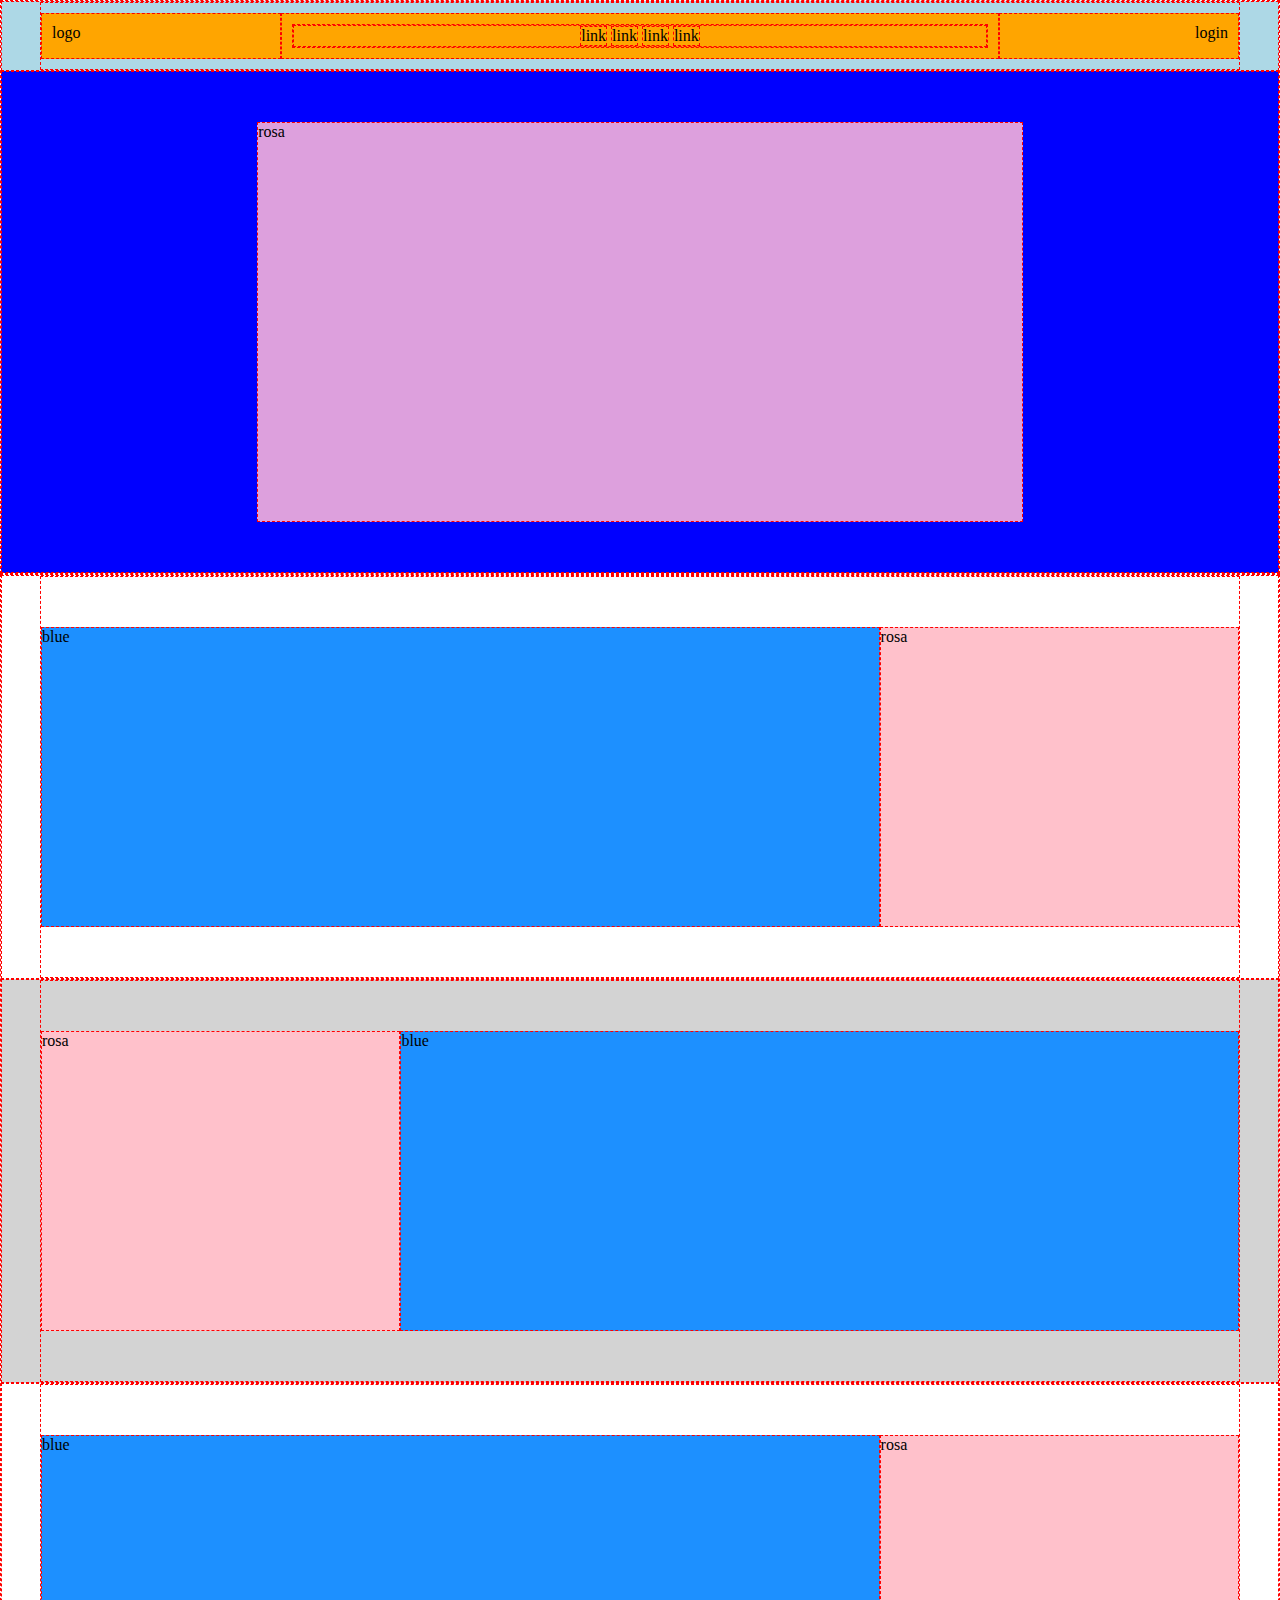
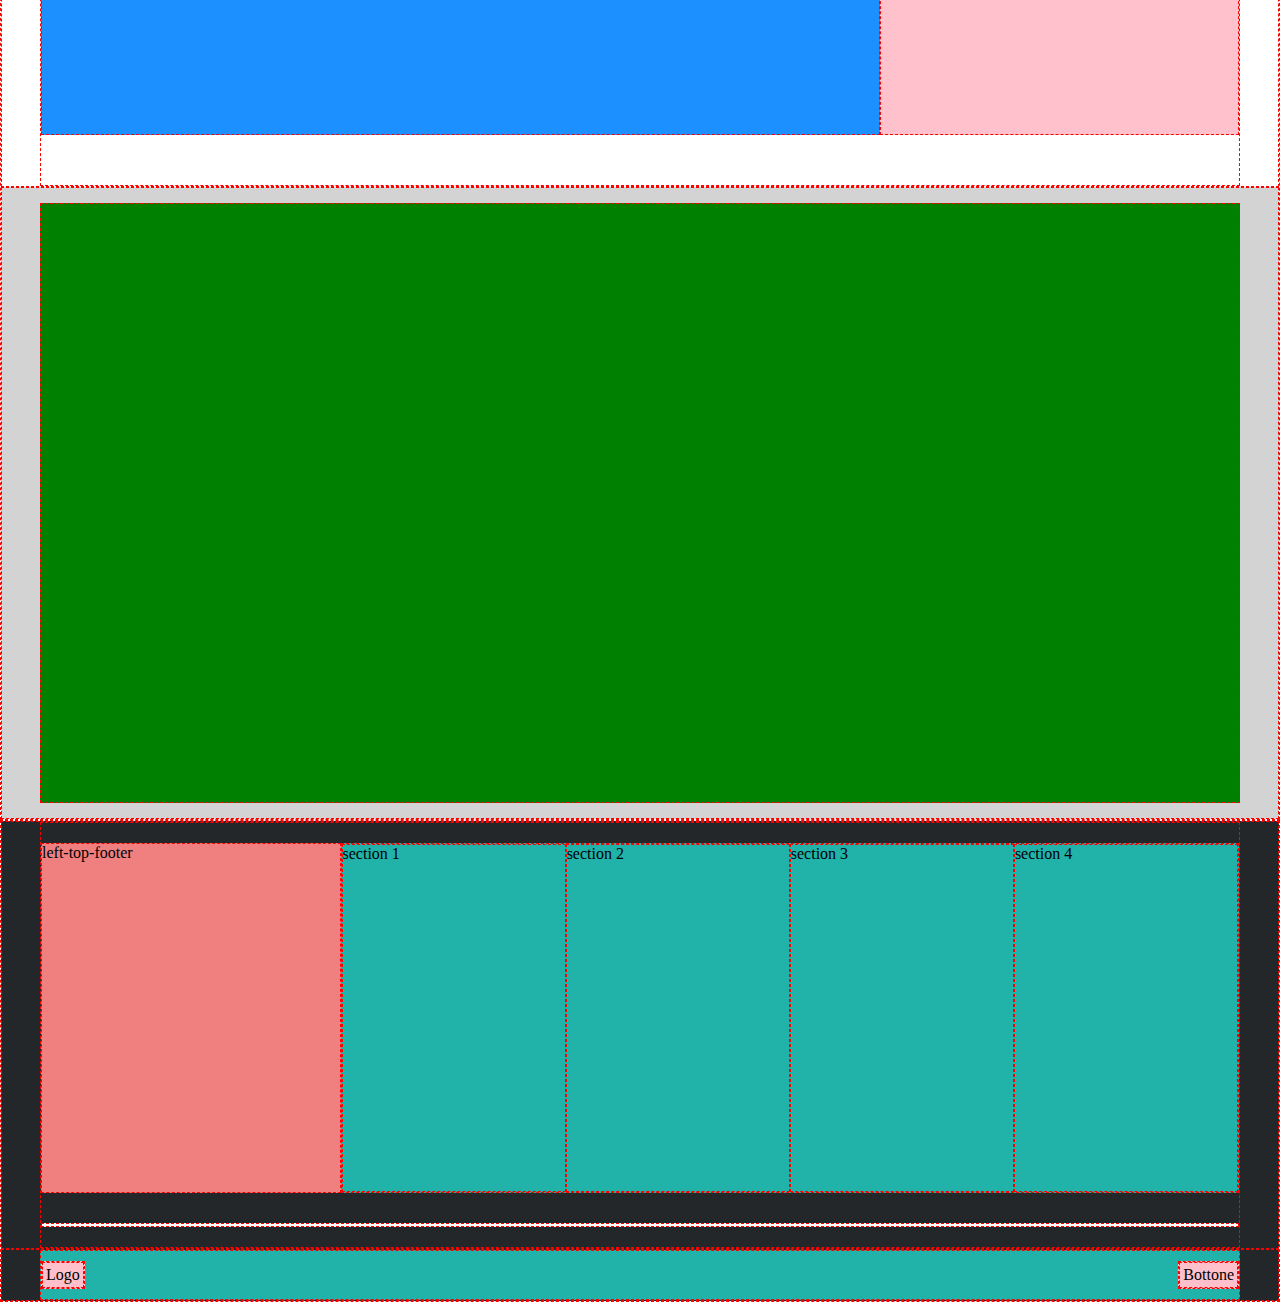
==== index.html @ e5058480 "start layout" ====
<!DOCTYPE html>
<html lang="en">
    <head>
        <meta charset="UTF-8">
        <meta name="viewport" content="width=device-width, initial-scale=1.0">
        <!-- FONT-FAMILY -->

        <!-- LINK CSS -->
        <link rel="stylesheet" href="./css/style.css">
        <!-- TITLE PAGE -->
        <title>Discord</title>
    </head>

        <!-- START BODY -->
    <body class="debug">
        <!-- START HEADER -->
        <header>
                <!-- TOP-HEADER -->
                <div class="top-header">
                    <div class="container top-header-section flex-container">
                        <div class="logo-header">logo</div>
                        <div class="link">
                            <nav>
                                <ul>
                                    <li>link</li>   <!--aggiungere href-->
                                    <li>link</li>
                                    <li>link</li>
                                    <li>link</li>
                                </ul>
                            </nav>
                        </div>
                        <div class="login">login</div>
                    </div>

                </div>
                <!-- BOTTTOM-HEADER -->
                <div class="container-small bottom-header flex-container">
                    <div class="bottom-header-section">
                        rosa
                    </div>
                </div>
        </header>
        <!-- END HEADER -->
        <!-- START MAIN -->
        <main>
                <!-- SEZIONE 1 -->
                <section class="section-main-1 flex-container">
                    <div class="section-padding container flex-container">
                        <div class="section-left">
                            blue
                        </div>
                        <div class="section-right">
                            rosa
                        </div>
                    </div>
                </section>
               

                <!-- SEZIONE 2 -->
                <section class="section-main-2 flex-container">
                    <div class="section-padding container flex-container">
                        <div class="section-right">
                            rosa
                        </div>
                        <div class="section-left">
                            blue
                        </div>
                    </div>
                </section>

                <!-- SEZIONE 3 -->
                <section class="section-main-3 flex-container">
                    <div class="section-padding container flex-container">
                        <div class="section-left">
                            blue
                        </div>
                        <div class="section-right">
                            rosa
                        </div>
                    </div>
                </section>

                <!-- SEZIONE 4 -->
                <section class="section-main-4">
                    <div class="container section-main-4-box">
                    
                    </div>
                </section>
        </main>
        <!-- END MAIN -->

        <!-- START FOOTER -->
        <footer>
            <div class="flex-container">
                <div class="top-footer container flex-container">
                    <div class="left-top-footer">
                        left-top-footer
                    </div>
                    <div class="right-top-footer flex-container">
                        <div> section 1</div>
                        <div> section 2</div>
                        <div> section 3</div>
                        <div> section 4</div>
                    </div>
                    <hr>
                </div>
            </div>
            
            <!-- BOTTOM FOOTER -->
            <div class="bottom-footer flex-container">
                <div class="bottom-footer-section container flex-container">
                   <div>
                        <div class="logo">Logo</div>
                   </div>
                   <div>
                        <div class="bottone">Bottone</div>
                   </div>
                </div>
            </div>
        </footer>
        <!-- END FOOTER -->
    </body>
</html>
---- css/style.css ----
/* RESET RULE */
*{
    margin: 0;
    padding: 0;
    box-sizing: border-box;
}


/*  - - - - - - - - - - -- - GENERAL RULE - - - - - - - - - - - - - */
.container{
    max-width: 1200px;
    margin: 0 auto;
    width: 100%;
}

.flex-container{
    display: flex;
    flex-wrap: wrap;
}

    /* - - - - - -  - - HEADER RULE - - - - - - - - - - */

/*XXXXXXXX   CAMBIO PER NON AVERE ALTEZZA FISSA XXXXXXX*/
.top-header-section{
    padding-top: 10px;
    padding-bottom: 10px;
}

/*XXXXXXXX  CAMBIO PER NON AVERE ALTEZZA FISSA XXXXXXX*/
.top-header-section > *{
    padding: 10px;
}

.logo-header, .login{
    width: 20%;
}

.login{
    text-align: right;
}
.link{
    width: 60%;
    text-align: center;
}

li {
    display: inline-block;
}

/* - -  - - - - --  -- - - BOTTOM HEADER- - - - - - - - - - - - --  - */


/*XXXXXXXX  CAMBIO PER NON AVERE ALTEZZA FISSA XXXXXXX*/
/* provare a centrarlo senza flex */
.bottom-header{
    justify-content: center;
    align-items: center;
    padding-top: 50px;
    padding-bottom: 50px;

}

.bottom-header-section{
    min-height: 400px;
    width: 60%;
}

    /* ----------- - - - - - - - -MAIN RULE - - - - - - -- - - -------------*/
/*XXXXXXXX  CAMBIO PER NON AVERE ALTEZZA FISSA XXXXXXX*/
.section-padding{
    padding-top: 50px;
    padding-bottom: 50px;
}

.section-left{
    width: 70%;
    height: 300px;
}

.section-right{
    width: 30%;
    height: 300px;
}

.section-main-4-box{
    min-height: 600px;
    margin-top: 15px;
    margin-bottom: 15px;
}

/* ---------- -  - - - - - - FOOTER RULE - - - - - -- - - --------------- */

.top-footer{
    padding: 20px 0;
}

.left-top-footer{
    width: 25%;
    min-height: 350px;
}

.right-top-footer{
    width: 75%;
    min-height: 350px;
}
.right-top-footer > *{
    width: calc(100% / 4);
}

.top-footer hr {
    background: white;
    margin-top: 30px;
    height: 4px;
    width: 100%;
}

/*  - -- - - - - - - - - - -BOTTOM FOOTER  - -- - - - - - - - - -*/
.bottom-footer{
    justify-items: center;
    align-items: flex-end;
}

.bottom-footer-section{
    min-height: 40px;
    justify-content: space-between;
    align-items: center;
    padding: 10px 0;
}

.logo, .bottone{
    padding: 3px;
}

/* ------------------DEBUG------------------------ */
.debug *{
    border: 1px dashed red;
}

.debug header .top-header{
    background-color: #ADD8E6;
}

.debug header .top-header .top-header-section > *{
    background-color: orange;
}

.debug header .bottom-header {
    background-color: blue;
}

.debug header .bottom-header > *{
    background-color: plum;

}

.debug main .section-main-2, .debug main .section-main-4{
    background-color: lightgray;

}

.debug .section-left{
    background-color: #1D90FF;
}

.debug .section-right{
    background-color: #FFC1CB;
}

.debug .section-main-4-box{
    background-color: green;
}

.debug footer > *{
    background-color: #23272A;
}

.debug .left-top-footer{
    background-color: #F08080;
}

.debug .right-top-footer{
    background-color: #21B2AA;
}

.debug .bottom-footer-section{
    background-color: #21B2AA;
}

.debug .bottom-footer-section >*{
    background-color: pink;
}
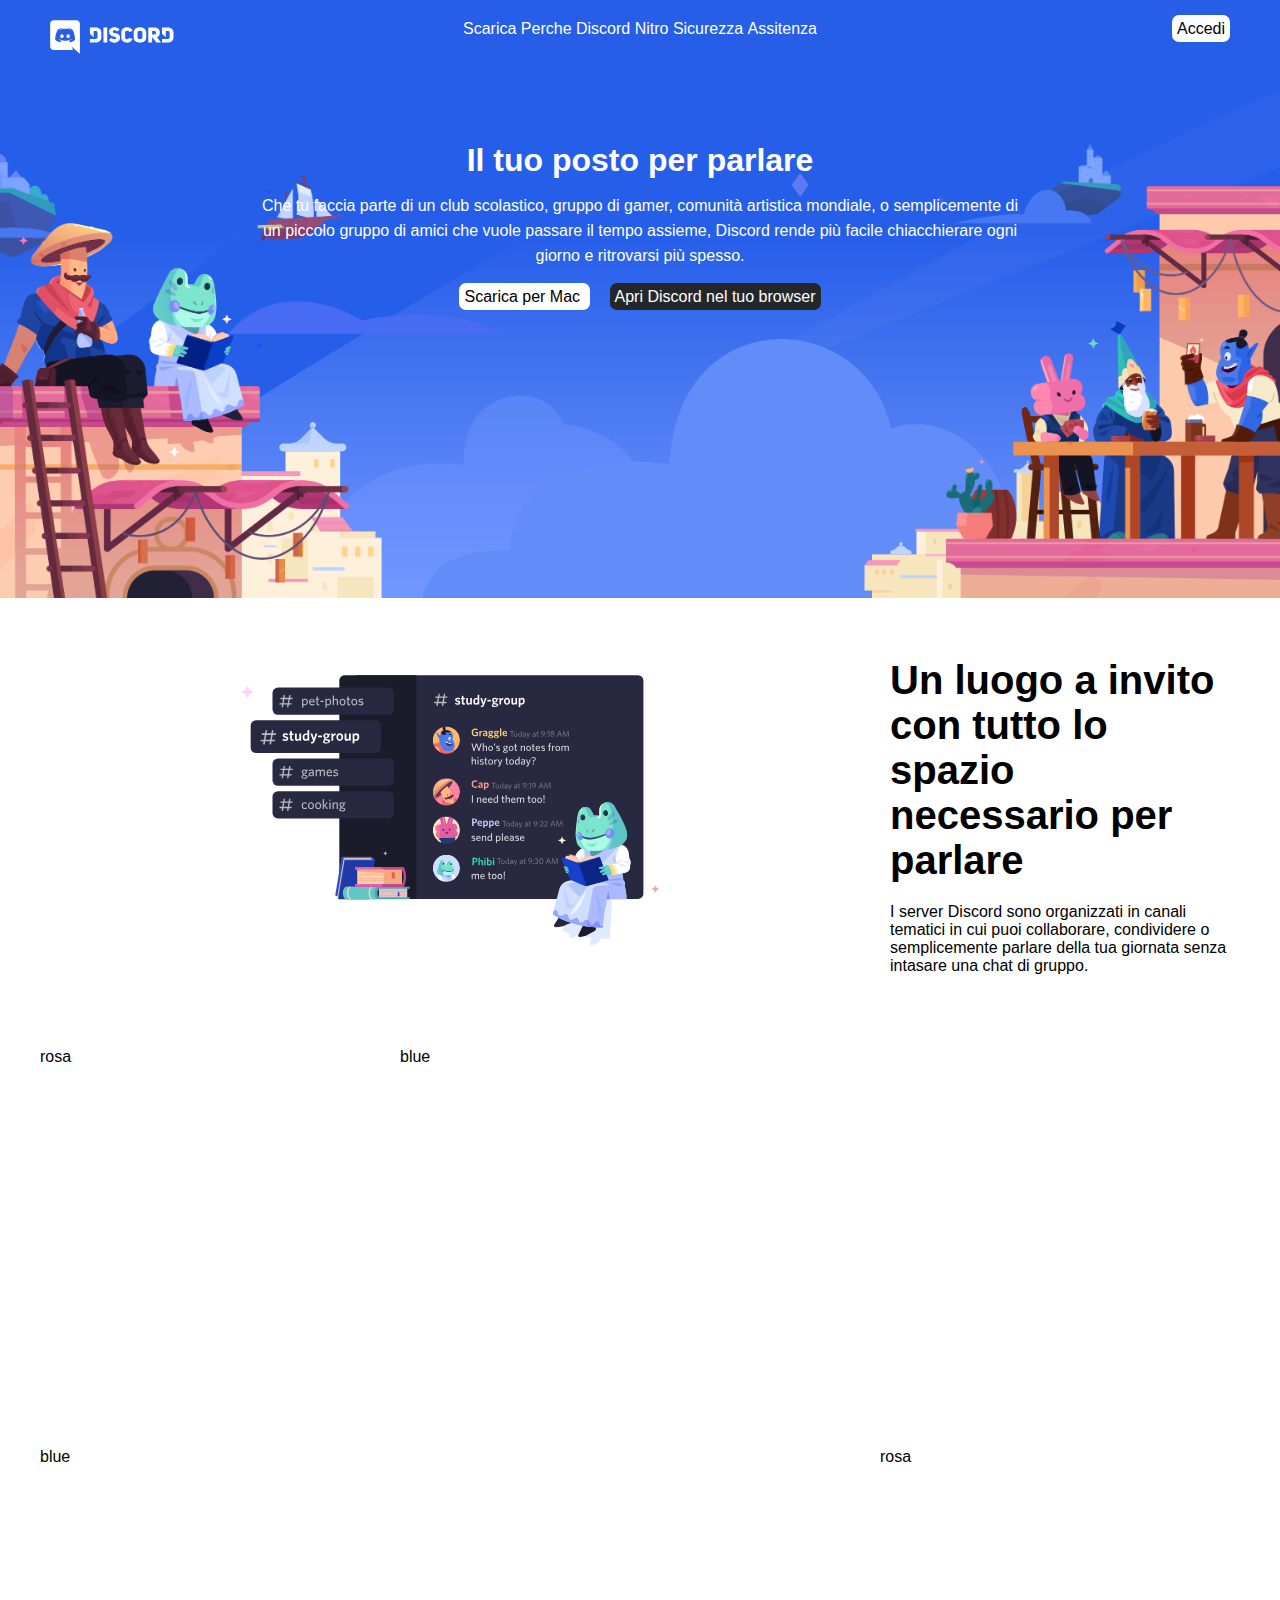
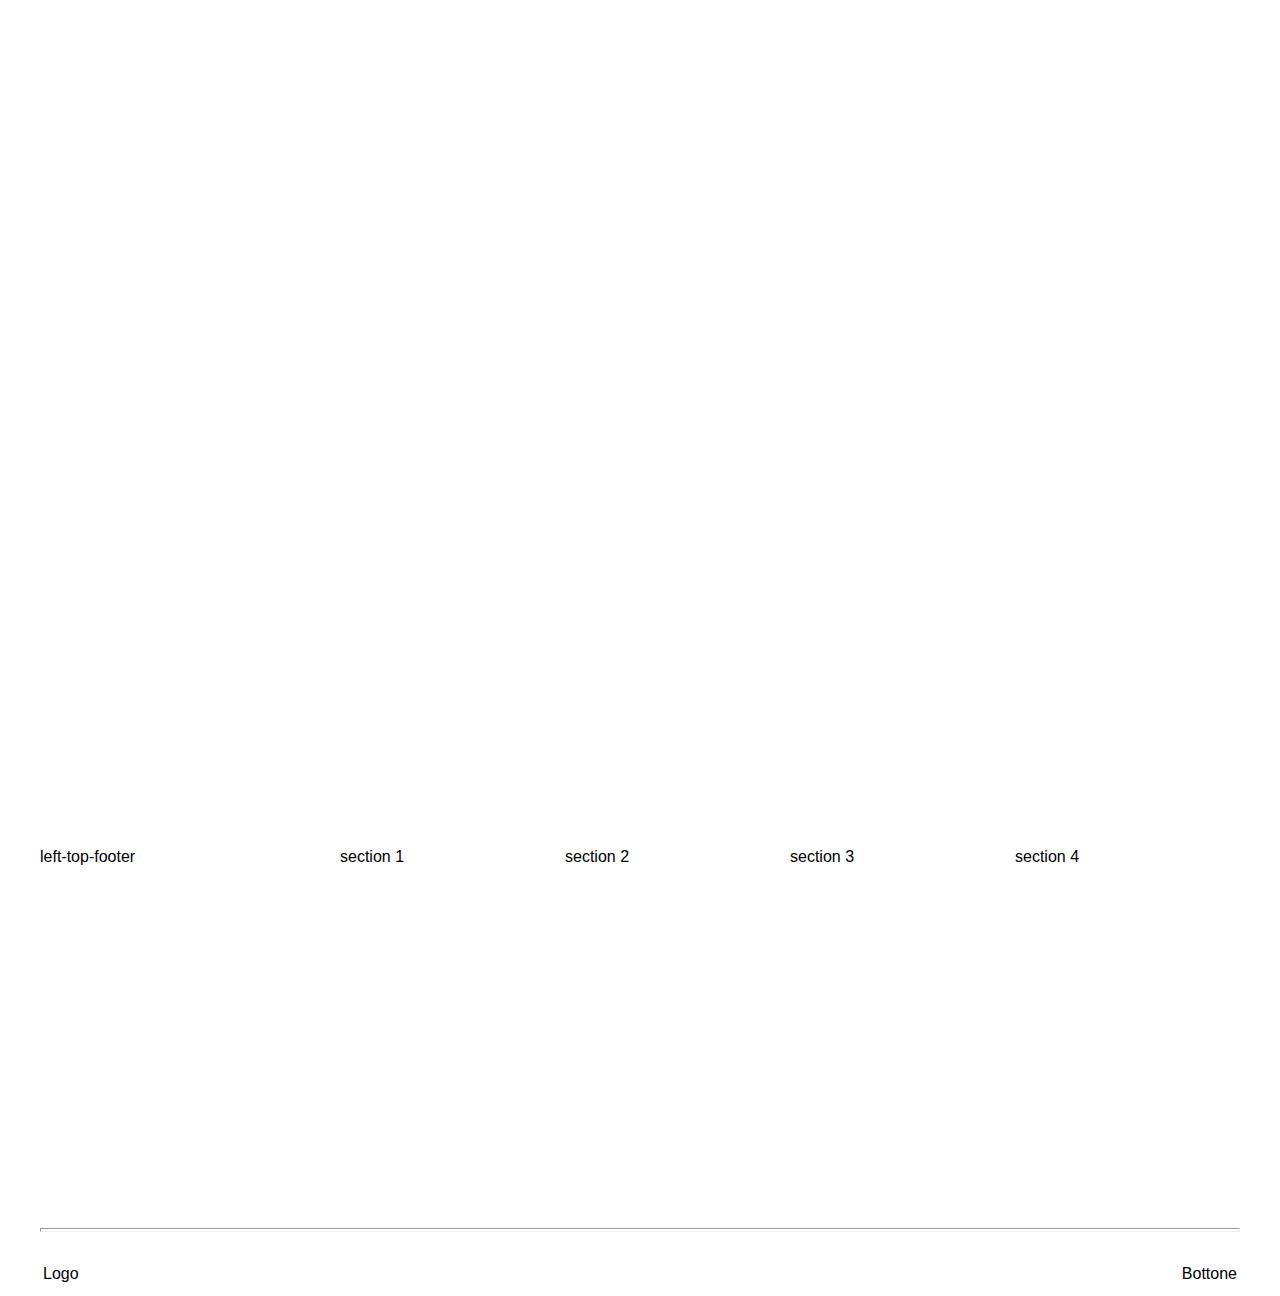
==== commit df28922f: "header and section 1 complete" ====
--- a/index.html
+++ b/index.html
@@ -4,7 +4,7 @@
         <meta charset="UTF-8">
         <meta name="viewport" content="width=device-width, initial-scale=1.0">
         <!-- FONT-FAMILY -->
-
+        <link rel="stylesheet" href="https://cdnjs.cloudflare.com/ajax/libs/font-awesome/6.4.2/css/all.min.css" integrity="sha512-z3gLpd7yknf1YoNbCzqRKc4qyor8gaKU1qmn+CShxbuBusANI9QpRohGBreCFkKxLhei6S9CQXFEbbKuqLg0DA==" crossorigin="anonymous" referrerpolicy="no-referrer" />
         <!-- LINK CSS -->
         <link rel="stylesheet" href="./css/style.css">
         <!-- TITLE PAGE -->
@@ -12,31 +12,50 @@
     </head>
 
         <!-- START BODY -->
-    <body class="debug">
+    <body>
         <!-- START HEADER -->
         <header>
                 <!-- TOP-HEADER -->
                 <div class="top-header">
                     <div class="container top-header-section flex-container">
-                        <div class="logo-header">logo</div>
+                        <div class="logo-header">
+                            <img src="./img/logo.svg" alt="">
+                        </div>
                         <div class="link">
                             <nav>
                                 <ul>
-                                    <li>link</li>   <!--aggiungere href-->
-                                    <li>link</li>
-                                    <li>link</li>
-                                    <li>link</li>
+                                    <li><a href="#">Scarica</a></li>   
+                                    <li><a href="#">Perche Discord</a></li>   
+                                    <li><a href="#">Nitro</a></li>   
+                                    <li><a href="#">Sicurezza</a></li>  
+                                    <li><a href="#">Assitenza</a></li>   
                                 </ul>
                             </nav>
                         </div>
-                        <div class="login">login</div>
+                        <div class="login">
+                            <div>
+                                <a class="button-specific" href="#">Accedi</a>
+                            </div>
+                        </div>
                     </div>
 
                 </div>
+
                 <!-- BOTTTOM-HEADER -->
-                <div class="container-small bottom-header flex-container">
-                    <div class="bottom-header-section">
-                        rosa
+                <div class="bottom-header">
+                    <div class="container-small bottom-header-section">
+                        <h1>Il tuo posto per parlare</h1>
+                        <p>
+                            Che tu faccia parte di un club scolastico, gruppo di gamer, comunità artistica mondiale, o semplicemente di un piccolo gruppo di amici che vuole passare il tempo assieme,
+                            Discord rende più facile chiacchierare ogni giorno e ritrovarsi più spesso.
+                        </p>
+                        <a class="color_white button-specific" href="#">
+                            <i class="fa-solid fa-arrow-down-long"></i>
+                            Scarica per Mac
+                        </a>
+                        <a class="gray-background button-specific" href="#">
+                            Apri Discord nel tuo browser
+                        </a>
                     </div>
                 </div>
         </header>
@@ -47,10 +66,15 @@
                 <section class="section-main-1 flex-container">
                     <div class="section-padding container flex-container">
                         <div class="section-left">
-                            blue
+                            <img src="./img/item1.svg" alt="">
                         </div>
                         <div class="section-right">
-                            rosa
+                            <h2>
+                                Un luogo a invito con tutto lo spazio necessario per parlare
+                            </h2>
+                            <p>
+                                I server Discord sono organizzati in canali tematici in cui puoi collaborare, condividere o semplicemente parlare della tua giornata senza intasare una chat di gruppo.
+                            </p>
                         </div>
                     </div>
                 </section>
--- a/css/style.css
+++ b/css/style.css
@@ -5,7 +5,9 @@
     box-sizing: border-box;
 }
 
-
+html{
+    font-family: sans-serif;
+}
 /*  - - - - - - - - - - -- - GENERAL RULE - - - - - - - - - - - - - */
 .container{
     max-width: 1200px;
@@ -18,7 +20,32 @@
     flex-wrap: wrap;
 }
 
+.button-specific{
+    color: black;
+    background-color: white;
+    padding: 5px;
+    text-decoration: none;
+    border-radius: 7px;
+}
+
+.gray-background{
+    background-color: #23272A;
+    color: white;
+    text-decoration: none;
+    border-radius: 7px;
+    padding: 5px;
+}
+
+
     /* - - - - - -  - - HEADER RULE - - - - - - - - - - */
+.top-header{
+    background-color: #265EE8;
+}
+
+header nav a{
+    color: white;
+    text-decoration: none;
+}
 
 /*XXXXXXXX   CAMBIO PER NON AVERE ALTEZZA FISSA XXXXXXX*/
 .top-header-section{
@@ -35,6 +62,7 @@
     width: 20%;
 }
 
+
 .login{
     text-align: right;
 }
@@ -53,18 +81,35 @@
 /*XXXXXXXX  CAMBIO PER NON AVERE ALTEZZA FISSA XXXXXXX*/
 /* provare a centrarlo senza flex */
 .bottom-header{
-    justify-content: center;
-    align-items: center;
+    background-image: url("../img/jumbo.png");
+    height: 100%;
+    width: 100%;
+    background-size: cover;
     padding-top: 50px;
     padding-bottom: 50px;
-
+    background-position: center;
+}
+
+.container-small{
+    max-width: 800px;
+    margin: 0 auto;
+    width: 100%; 
+    text-align: center;
 }
 
 .bottom-header-section{
     min-height: 400px;
-    width: 60%;
-}
-
+}
+
+.container-small h1, .container-small p{
+    margin: 20px;
+    color: white;
+    line-height: 25px;
+}
+
+.container-small a{
+    margin: 10px;
+}
     /* ----------- - - - - - - - -MAIN RULE - - - - - - -- - - -------------*/
 /*XXXXXXXX  CAMBIO PER NON AVERE ALTEZZA FISSA XXXXXXX*/
 .section-padding{
@@ -88,6 +133,21 @@
     margin-bottom: 15px;
 }
 
+/* --------SECTION 1--------- */
+.section-main-1 .section-right >*{
+    padding: 10px;
+}
+
+.section-main-1 .section-right h2{
+    font-size: 40px;
+} 
+.section-main-1 img{
+    width: 100%;
+    height: 100%;
+}
+
+
+
 /* ---------- -  - - - - - - FOOTER RULE - - - - - -- - - --------------- */
 
 .top-footer{
@@ -136,6 +196,7 @@
     border: 1px dashed red;
 }
 
+/*
 .debug header .top-header{
     background-color: #ADD8E6;
 }
@@ -143,15 +204,19 @@
 .debug header .top-header .top-header-section > *{
     background-color: orange;
 }
+*/
+
 
 .debug header .bottom-header {
     background-color: blue;
 }
 
-.debug header .bottom-header > *{
+
+.debug header .container-small{
     background-color: plum;
 
 }
+
 
 .debug main .section-main-2, .debug main .section-main-4{
     background-color: lightgray;
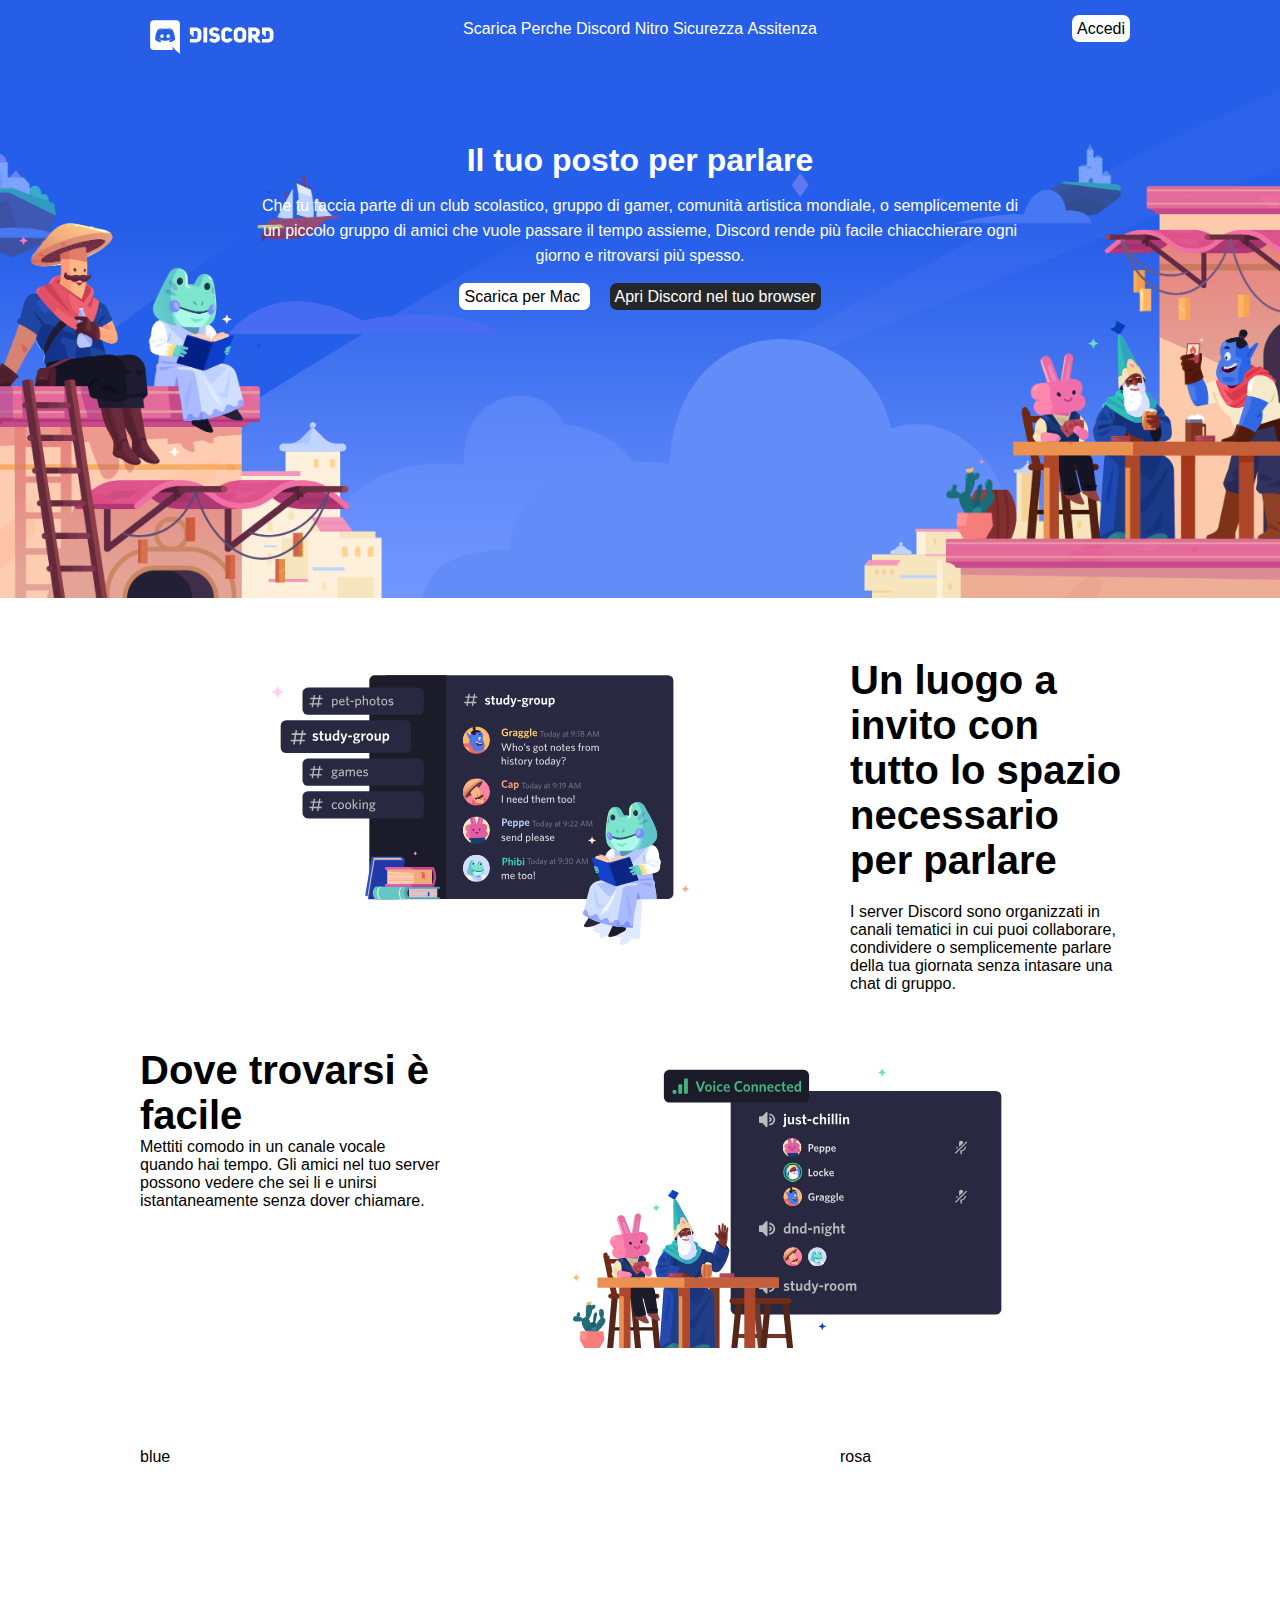
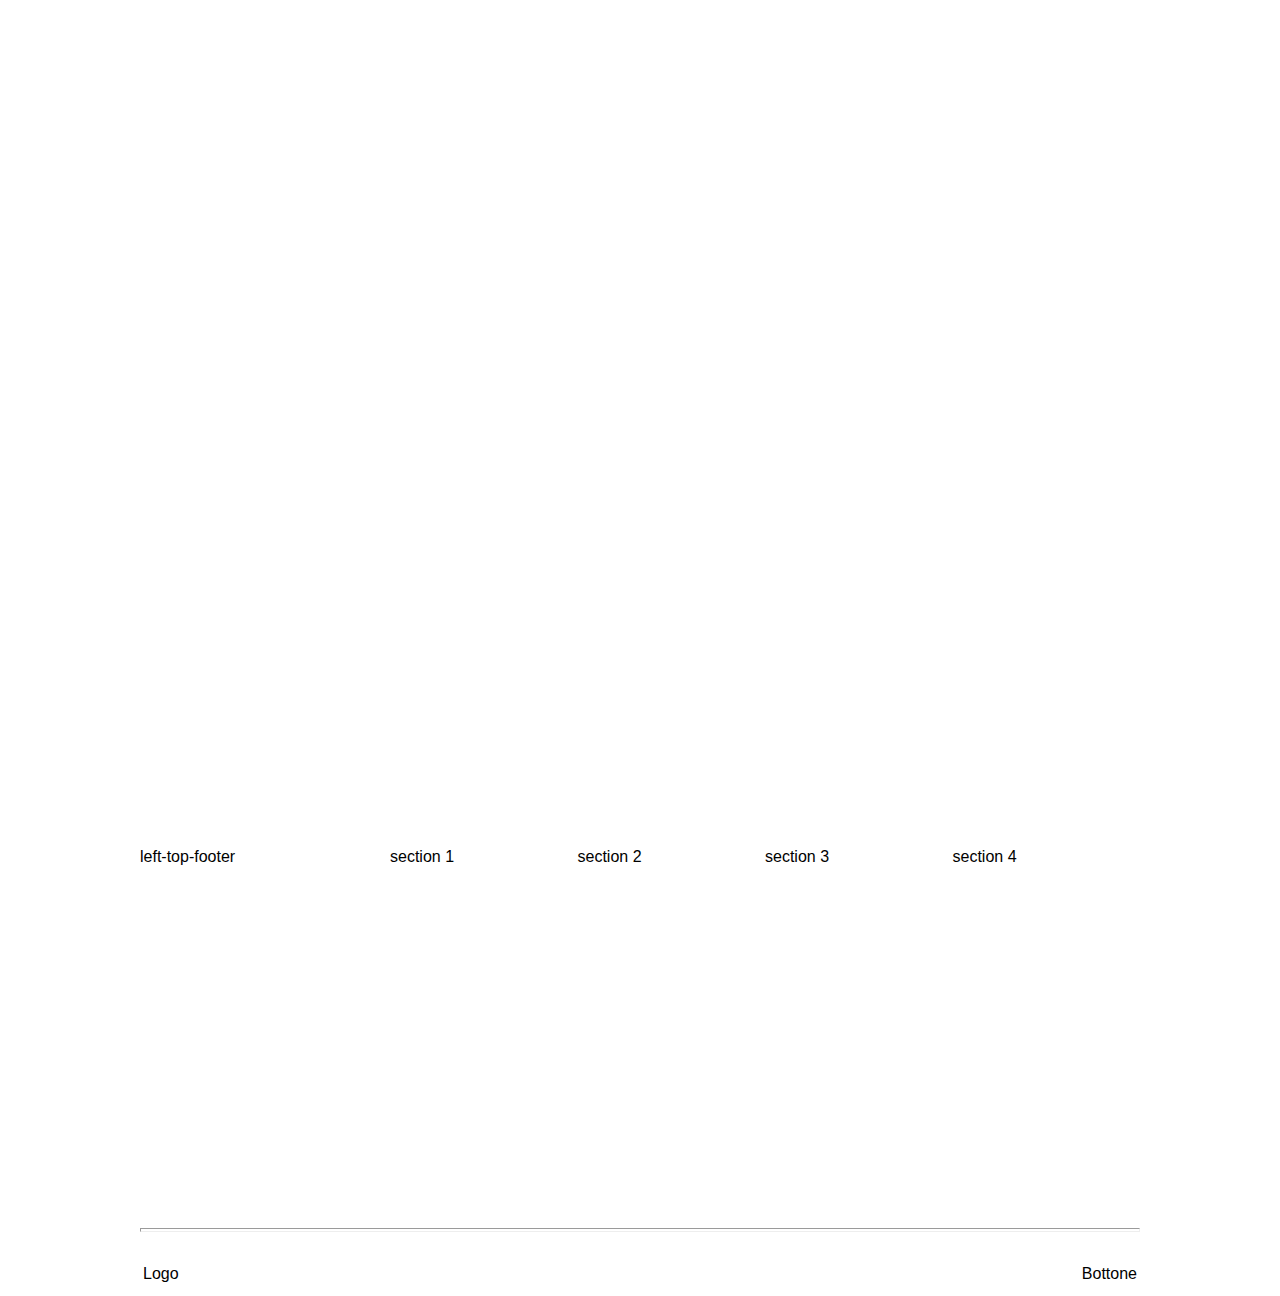
==== commit aadfe686: "complete section 2" ====
--- a/index.html
+++ b/index.html
@@ -84,10 +84,15 @@
                 <section class="section-main-2 flex-container">
                     <div class="section-padding container flex-container">
                         <div class="section-right">
-                            rosa
+                            <h2>
+                                Dove trovarsi è facile
+                            </h2>
+                            <p>
+                                Mettiti comodo in un canale vocale quando hai tempo. Gli amici nel tuo server possono vedere che sei li e unirsi istantaneamente senza dover chiamare.
+                            </p>
                         </div>
                         <div class="section-left">
-                            blue
+                            <img src="./img/item2.svg" alt="">
                         </div>
                     </div>
                 </section>
--- a/css/style.css
+++ b/css/style.css
@@ -10,7 +10,7 @@
 }
 /*  - - - - - - - - - - -- - GENERAL RULE - - - - - - - - - - - - - */
 .container{
-    max-width: 1200px;
+    max-width: 1000px;
     margin: 0 auto;
     width: 100%;
 }
@@ -75,6 +75,9 @@
     display: inline-block;
 }
 
+h2{
+    font-size: 40px;
+} 
 /* - -  - - - - --  -- - - BOTTOM HEADER- - - - - - - - - - - - --  - */
 
 
@@ -110,6 +113,7 @@
 .container-small a{
     margin: 10px;
 }
+
     /* ----------- - - - - - - - -MAIN RULE - - - - - - -- - - -------------*/
 /*XXXXXXXX  CAMBIO PER NON AVERE ALTEZZA FISSA XXXXXXX*/
 .section-padding{
@@ -138,14 +142,17 @@
     padding: 10px;
 }
 
-.section-main-1 .section-right h2{
-    font-size: 40px;
-} 
+
 .section-main-1 img{
     width: 100%;
     height: 100%;
 }
 
+/* --------SECTION 2--------- */
+.section-main-2 img{
+    width: 100%;
+    height: 100%;
+}
 
 
 /* ---------- -  - - - - - - FOOTER RULE - - - - - -- - - --------------- */
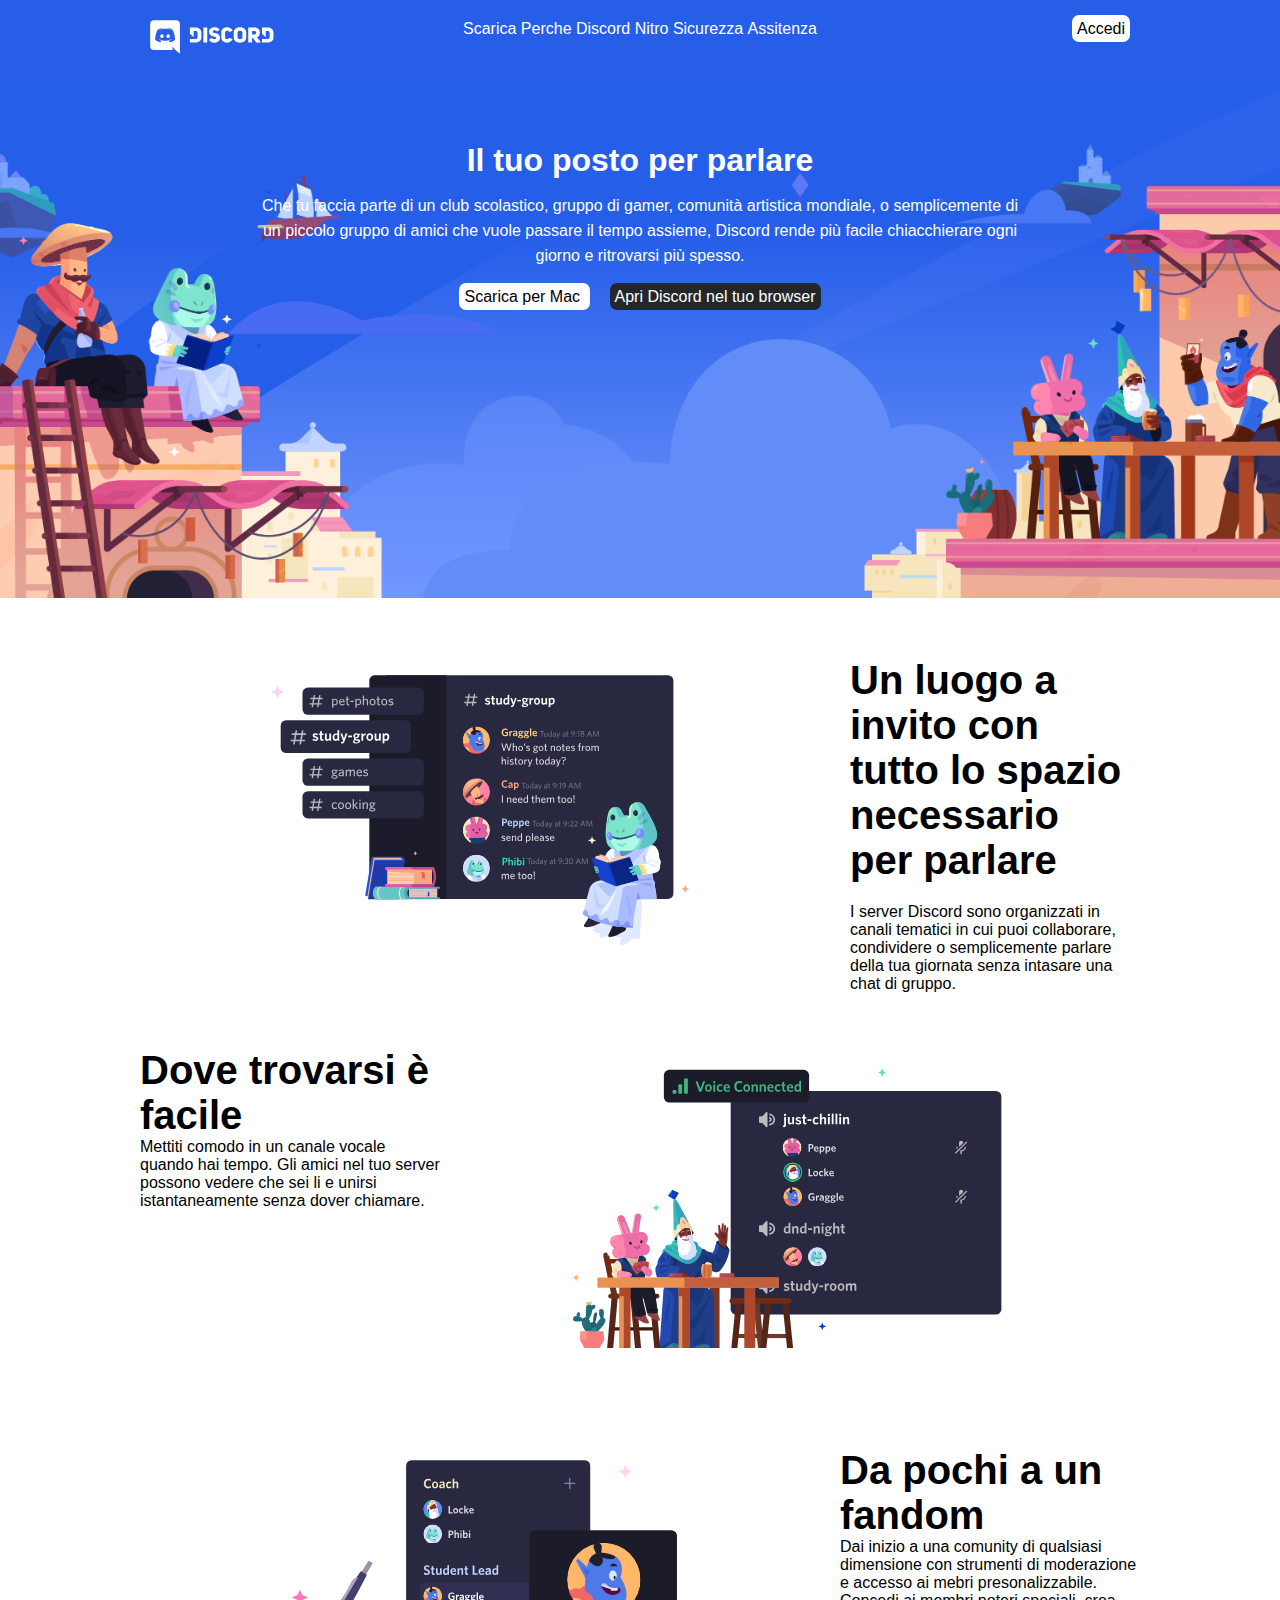
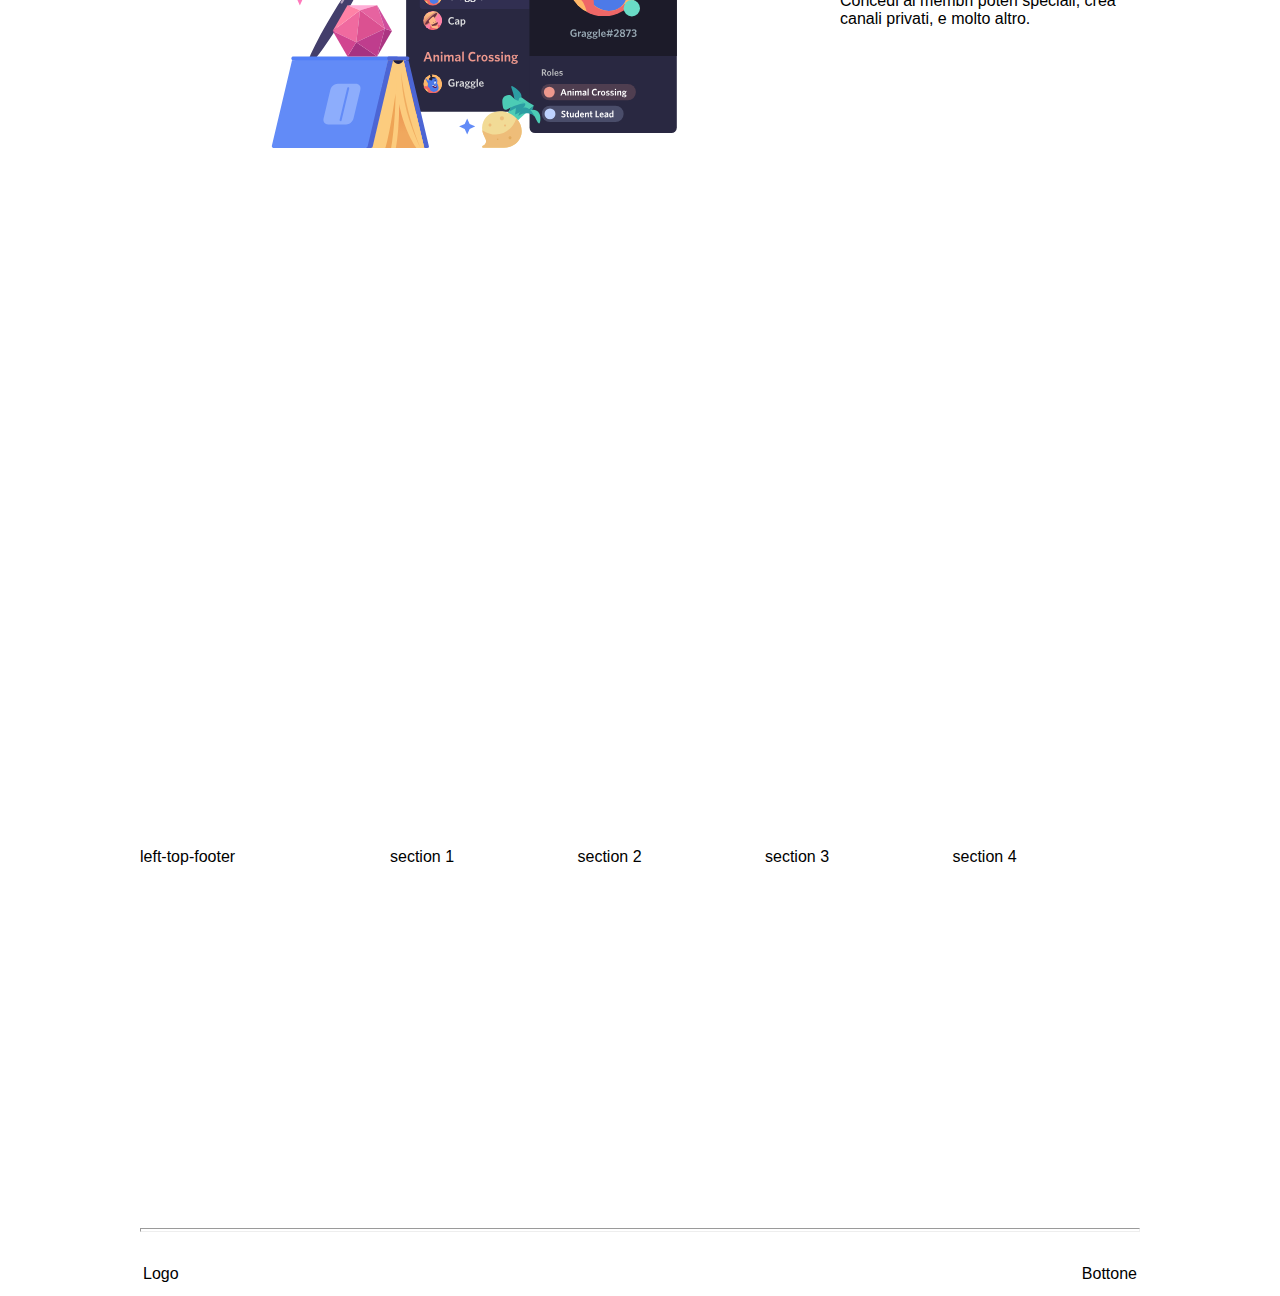
==== commit 3050b74c: "section 3 complete" ====
--- a/index.html
+++ b/index.html
@@ -101,10 +101,16 @@
                 <section class="section-main-3 flex-container">
                     <div class="section-padding container flex-container">
                         <div class="section-left">
-                            blue
+                            <img src="./img/item3.svg" alt="">
                         </div>
                         <div class="section-right">
-                            rosa
+                            <h2>
+                                Da pochi a un fandom
+                            </h2>
+                            <p>
+                                Dai inizio a una comunity di qualsiasi dimensione con strumenti di moderazione e accesso ai mebri presonalizzabile. 
+                                Concedi ai membri poteri speciali, crea canali privati, e molto altro.
+                            </p>
                         </div>
                     </div>
                 </section>
--- a/css/style.css
+++ b/css/style.css
@@ -154,6 +154,13 @@
     height: 100%;
 }
 
+/* --------SECTION 3--------- */
+.section-main-3 img{
+    width: 100%;
+    height: 100%;
+}
+
+
 
 /* ---------- -  - - - - - - FOOTER RULE - - - - - -- - - --------------- */
 
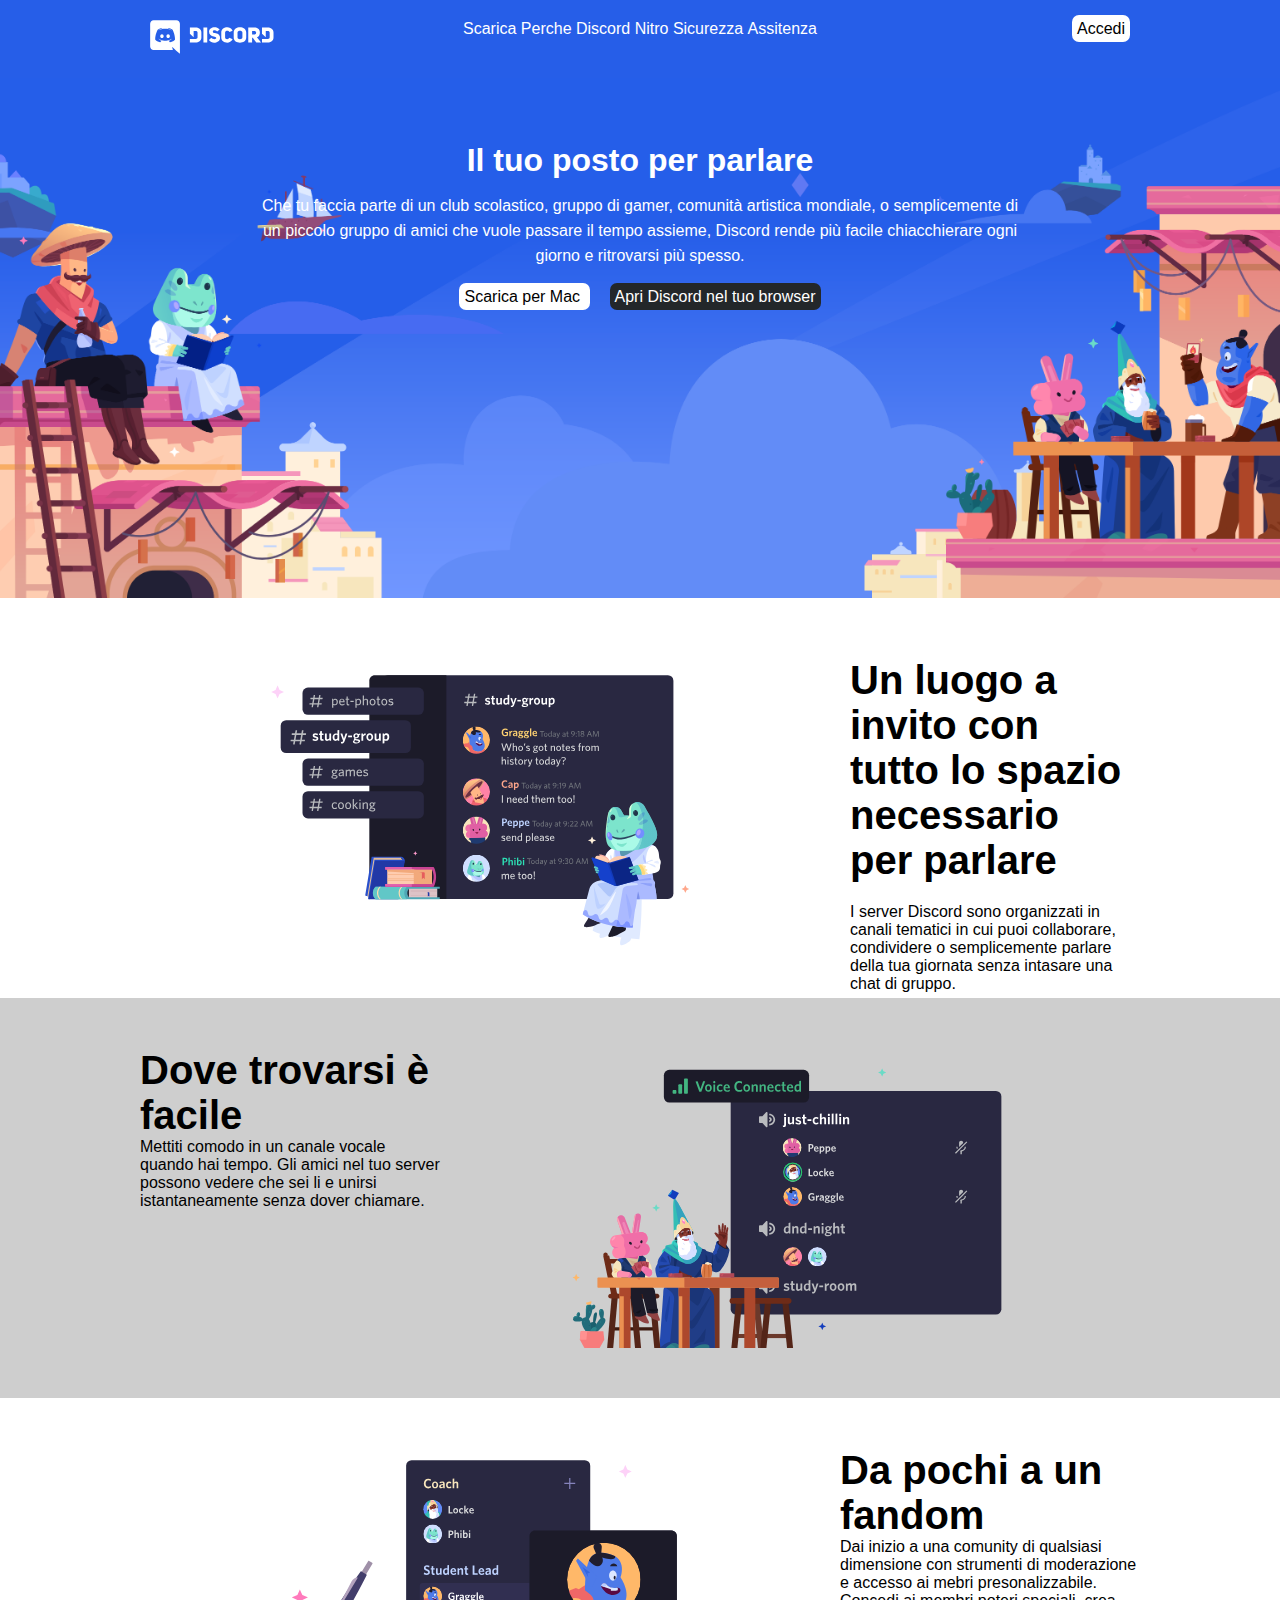
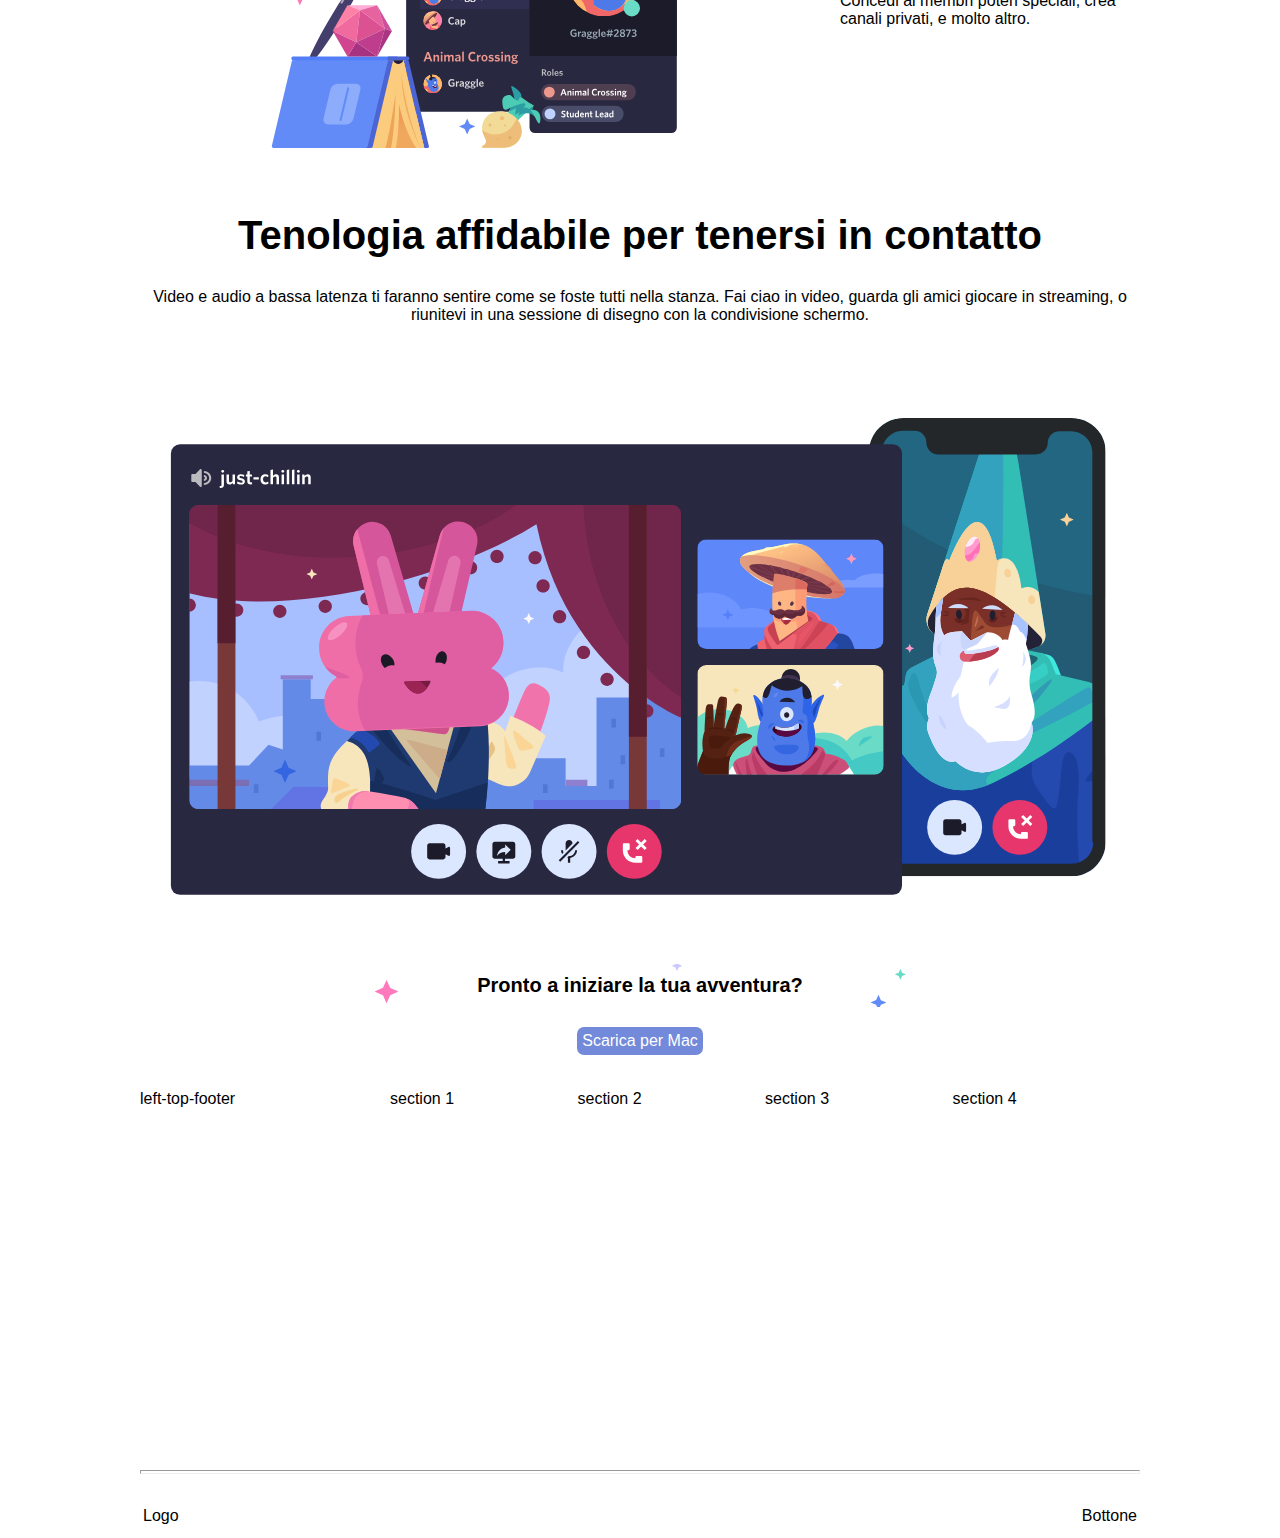
==== commit c1571389: "main complate, add background color section 2" ====
--- a/index.html
+++ b/index.html
@@ -118,7 +118,28 @@
                 <!-- SEZIONE 4 -->
                 <section class="section-main-4">
                     <div class="container section-main-4-box">
-                    
+                        <h2>
+                            Tenologia affidabile per tenersi in contatto
+                        </h2>
+                        
+                        <p>
+                            Video e audio a bassa latenza ti faranno sentire come se foste tutti nella stanza. Fai ciao in video, guarda gli amici giocare in streaming, o riunitevi in una sessione di disegno con la condivisione schermo. 
+                        </p>
+
+                        <img src="./img/item4-big.svg" alt="">
+
+                        <div class="star-background">
+                            <h3> Pronto a iniziare la tua avventura?</h3>
+                        </div>
+                        
+                        <div class="flex-container">
+                            <a class="button-specific" href="#">
+                                <i class="fa-solid fa-arrow-down-long"></i>
+                                Scarica per Mac
+                            </a>
+                        </div>
+
+                       
                     </div>
                 </section>
         </main>
--- a/css/style.css
+++ b/css/style.css
@@ -149,6 +149,11 @@
 }
 
 /* --------SECTION 2--------- */
+.section-main-2{
+    /* background-color: lightgray; */
+    background-color: rgb(206, 206, 206);
+}
+
 .section-main-2 img{
     width: 100%;
     height: 100%;
@@ -160,6 +165,44 @@
     height: 100%;
 }
 
+/* --------SECTION 4--------- */
+.section-main-4 h2, .section-main-4 p{
+    text-align: center;
+    margin-bottom: 30px;
+}
+
+.section-main-4 img{
+    width: 100%;
+    height: 100%;
+}
+
+.section-main-4 h3{
+    text-align: center;
+    font-size: 20px;
+}
+
+.star-background{
+    background-image: url("../img/stars.svg");
+    padding: 10px;
+    background-position: center;
+    background-repeat: no-repeat;
+}
+
+.section-main-4 .button-specific{
+        color: white;
+        background-color: #7389DA;
+        padding: 5px;
+        text-decoration: none;
+        border-radius: 7px;
+        margin-top: 20px;
+        /* CENTRO IL LINK */
+        margin-left: auto;
+        margin-right: auto;
+
+}
+
+.section-main-4 a{
+}
 
 
 /* ---------- -  - - - - - - FOOTER RULE - - - - - -- - - --------------- */
@@ -205,6 +248,13 @@
     padding: 3px;
 }
 
+
+
+
+
+
+
+
 /* ------------------DEBUG------------------------ */
 .debug *{
     border: 1px dashed red;
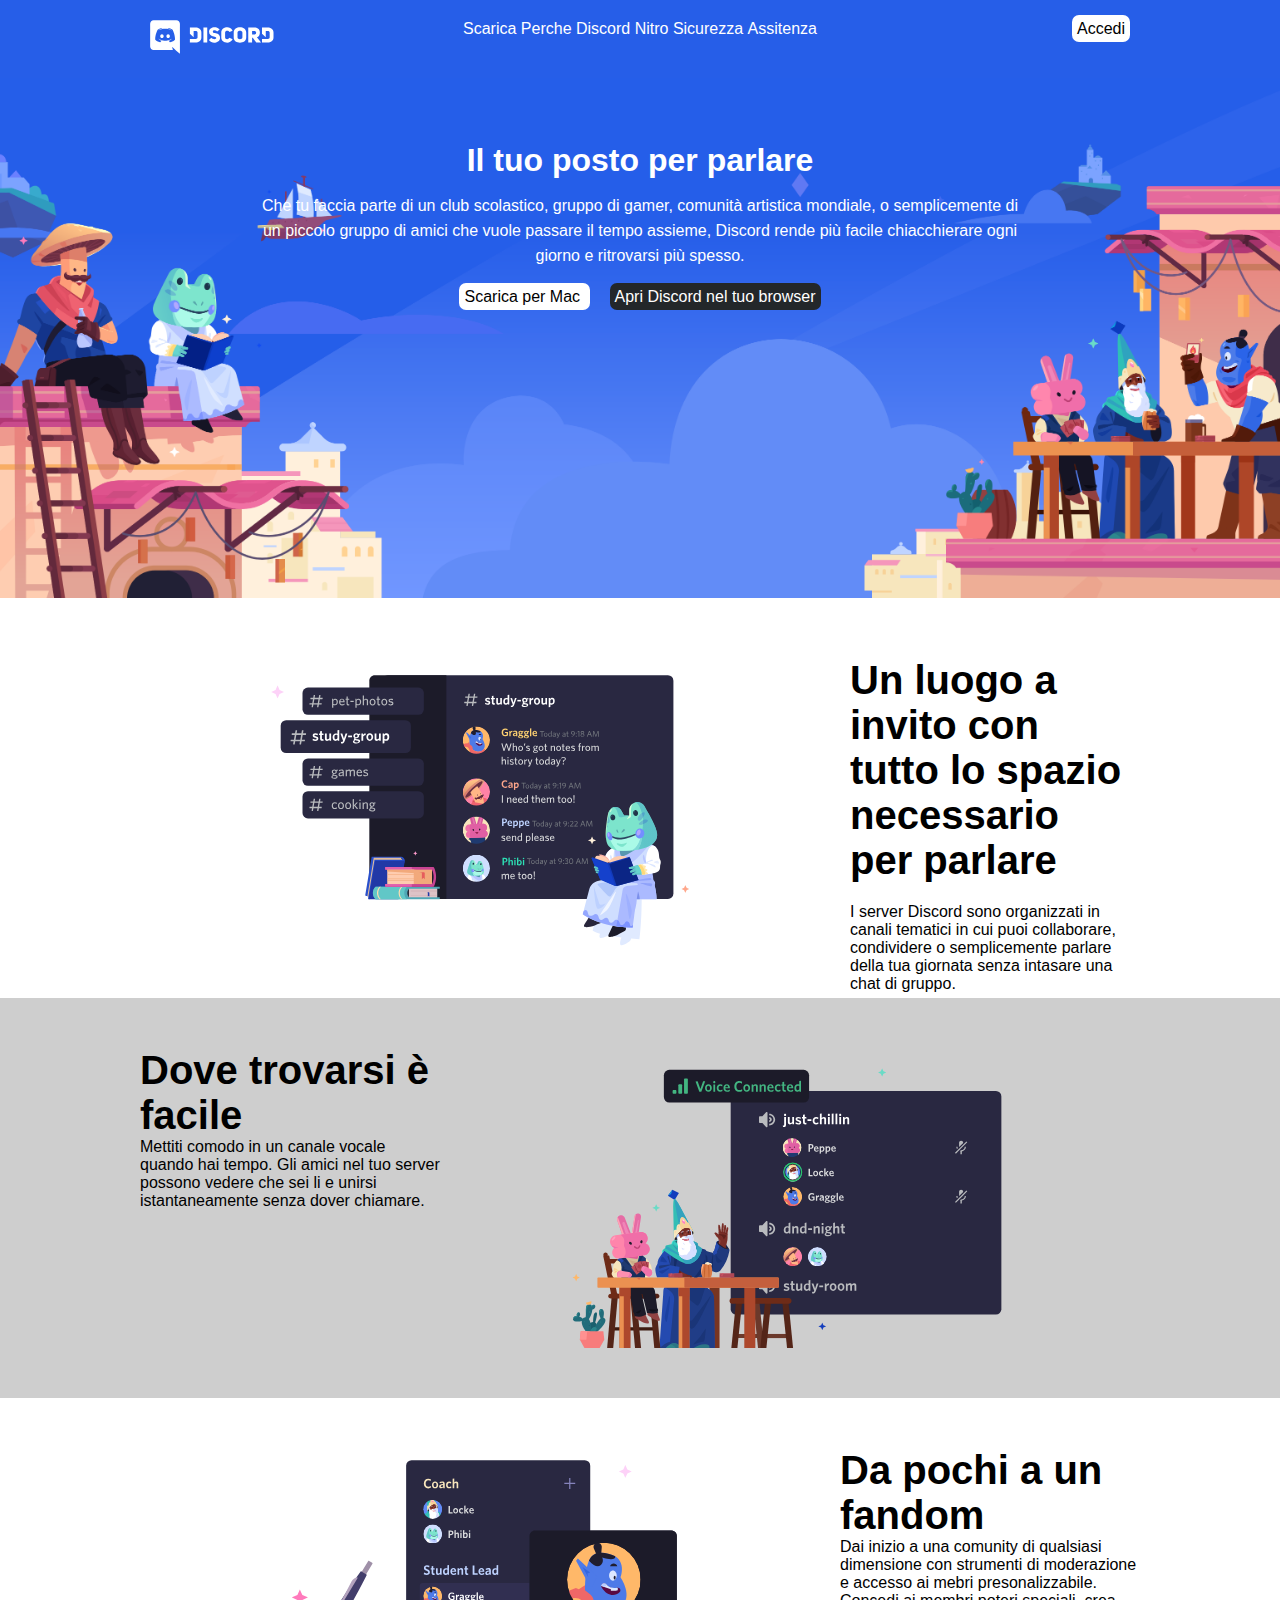
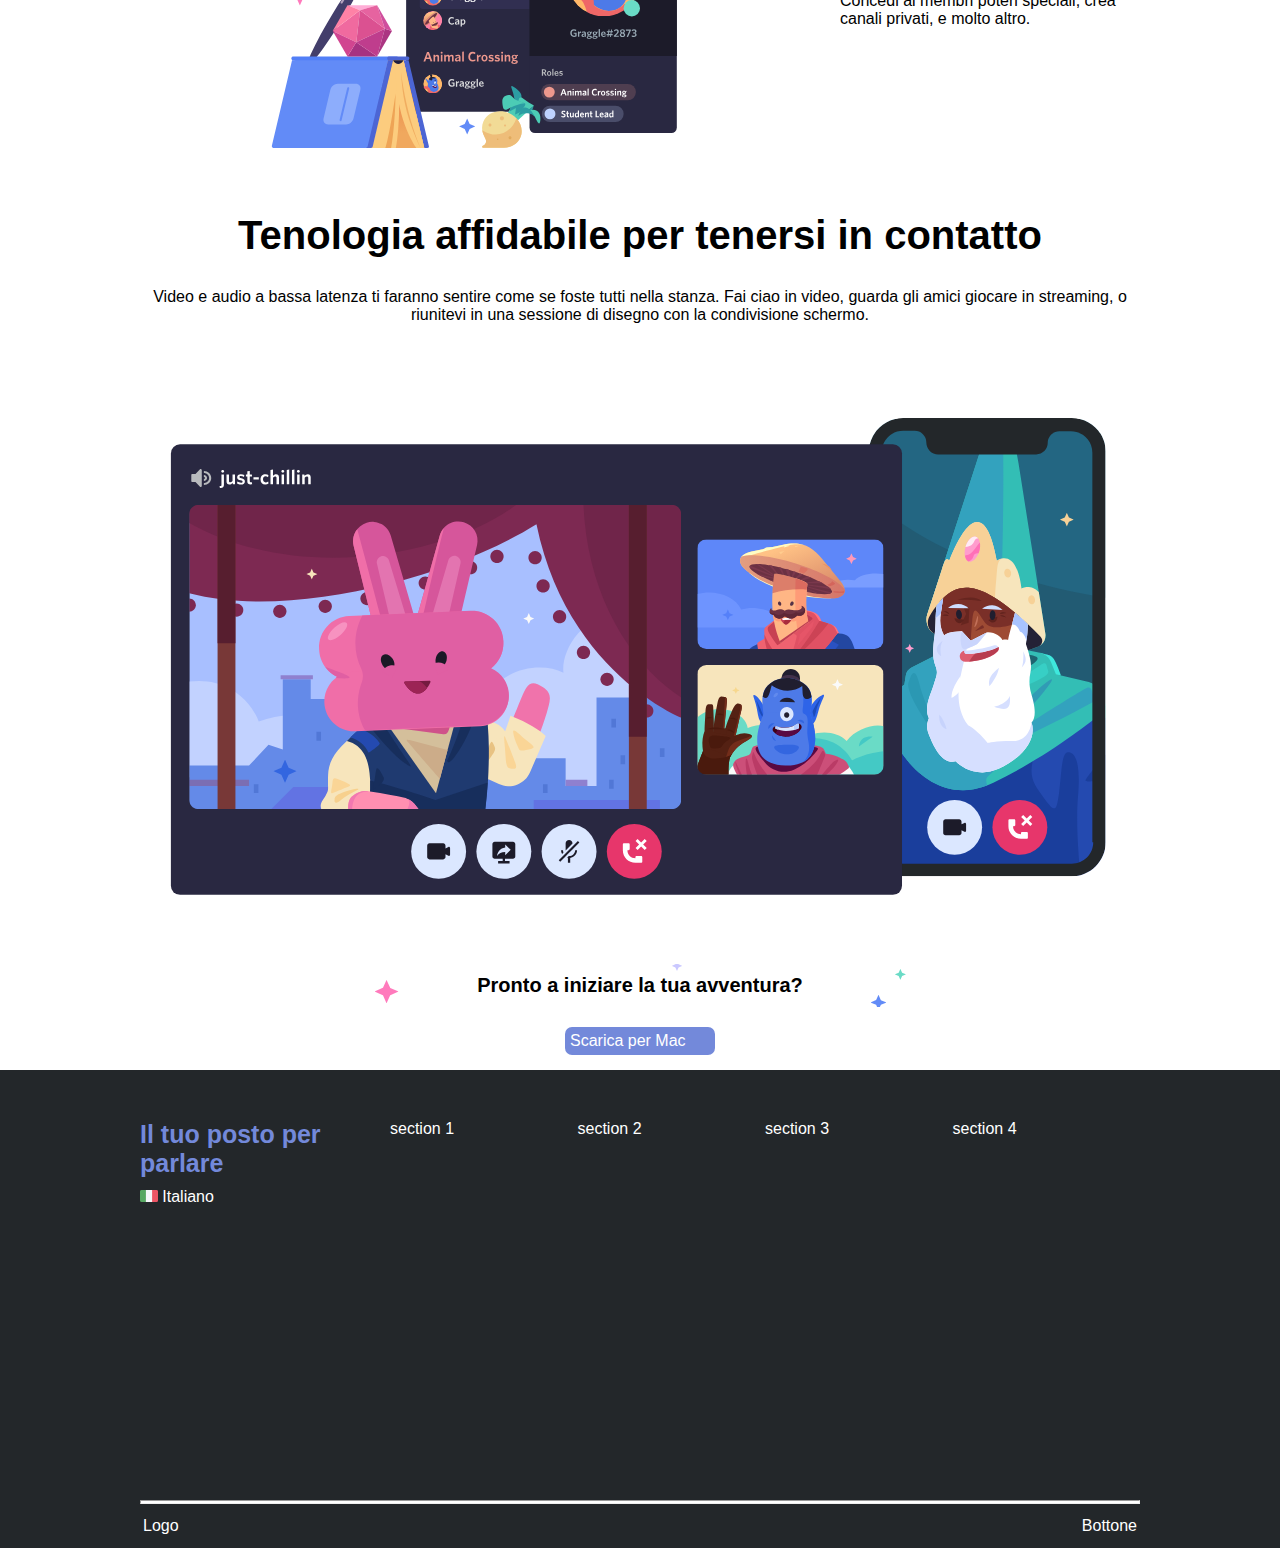
==== commit 0cddf2da: "complete right-top-footer" ====
--- a/index.html
+++ b/index.html
@@ -131,8 +131,8 @@
                         <div class="star-background">
                             <h3> Pronto a iniziare la tua avventura?</h3>
                         </div>
-                        
-                        <div class="flex-container">
+
+                        <div>
                             <a class="button-specific" href="#">
                                 <i class="fa-solid fa-arrow-down-long"></i>
                                 Scarica per Mac
@@ -150,7 +150,21 @@
             <div class="flex-container">
                 <div class="top-footer container flex-container">
                     <div class="left-top-footer">
-                        left-top-footer
+                        <h3>Il tuo posto per parlare</h3>
+                        <div class="language">
+                            <img src="./img/ita.png" alt="">
+                            <span>
+                                Italiano <i class="fa-solid fa-chevron-down"></i>
+                            </span>
+                            <div>
+                                <p>
+                                    <i class="fa-brands fa-twitter"></i>
+                                    <i class="fa-brands fa-instagram"></i>
+                                    <i class="fa-brands fa-square-facebook"></i>
+                                    <i class="fa-brands fa-youtube"></i>
+                                </p>
+                            </div>
+                        </div>
                     </div>
                     <div class="right-top-footer flex-container">
                         <div> section 1</div>
--- a/css/style.css
+++ b/css/style.css
@@ -195,9 +195,11 @@
         text-decoration: none;
         border-radius: 7px;
         margin-top: 20px;
-        /* CENTRO IL LINK */
+        /* CENTRO IL LINK il link viene visualizzato come testo in questo caso */
         margin-left: auto;
         margin-right: auto;
+        display: block;
+        max-width: 15%;
 
 }
 
@@ -206,11 +208,35 @@
 
 
 /* ---------- -  - - - - - - FOOTER RULE - - - - - -- - - --------------- */
+footer{
+    background-color: #23272A;
+    color: white;
+}
+
+footer h3{
+    font-size: 25px;
+    color: #7389DA;
+}
+
+.top-footer .left-top-footer img, .top-footer .left-top-footer span{
+    height: 12px;
+}
 
 .top-footer{
-    padding: 20px 0;
-}
-
+    padding-top: 50px;
+}
+
+.top-footer h3{
+    padding-bottom: 10px;
+}
+
+.top-footer p{
+    padding-top: 10px;
+}
+
+.top-footer p >*{
+    padding-right: 10px;
+}
 .left-top-footer{
     width: 25%;
     min-height: 350px;
@@ -256,11 +282,13 @@
 
 
 /* ------------------DEBUG------------------------ */
+
+/*
 .debug *{
     border: 1px dashed red;
 }
 
-/*
+
 .debug header .top-header{
     background-color: #ADD8E6;
 }
@@ -268,7 +296,7 @@
 .debug header .top-header .top-header-section > *{
     background-color: orange;
 }
-*/
+
 
 
 .debug header .bottom-header {
@@ -319,4 +347,4 @@
     background-color: pink;
 }
 
-
+*/
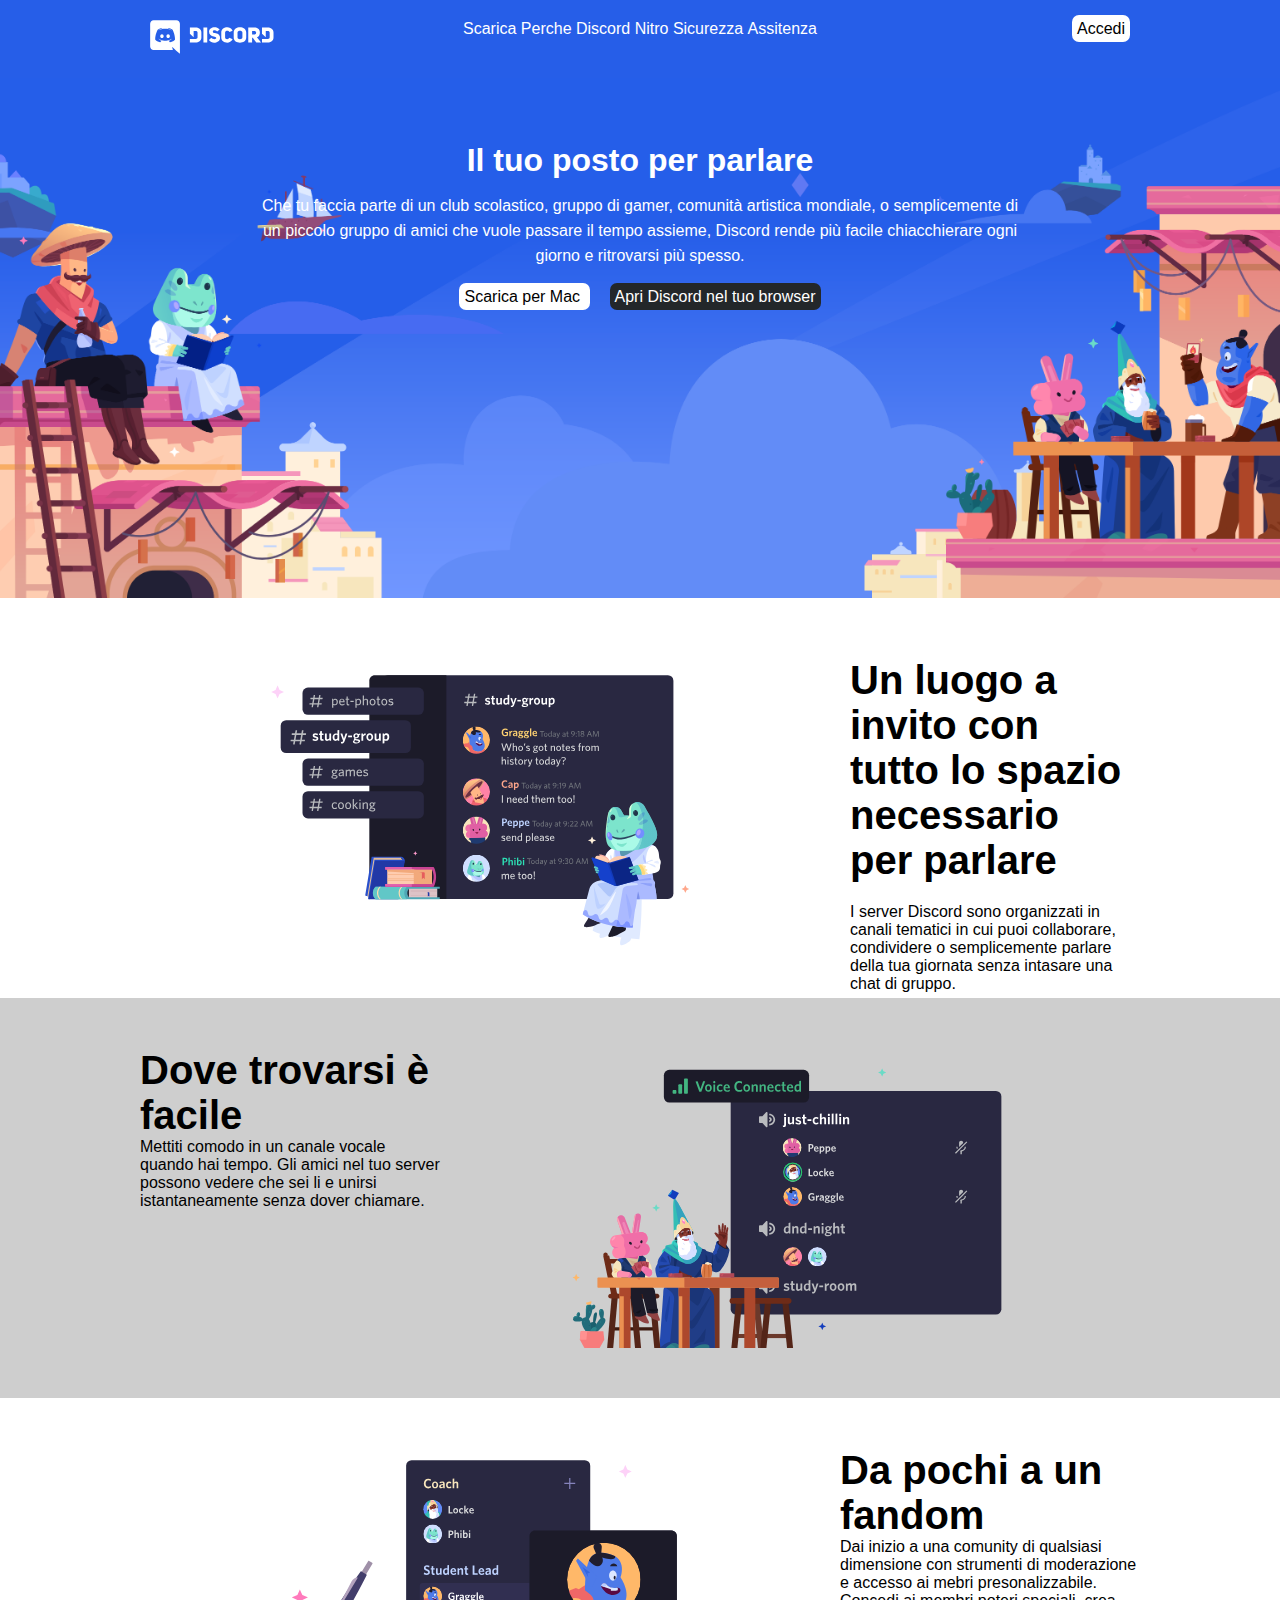
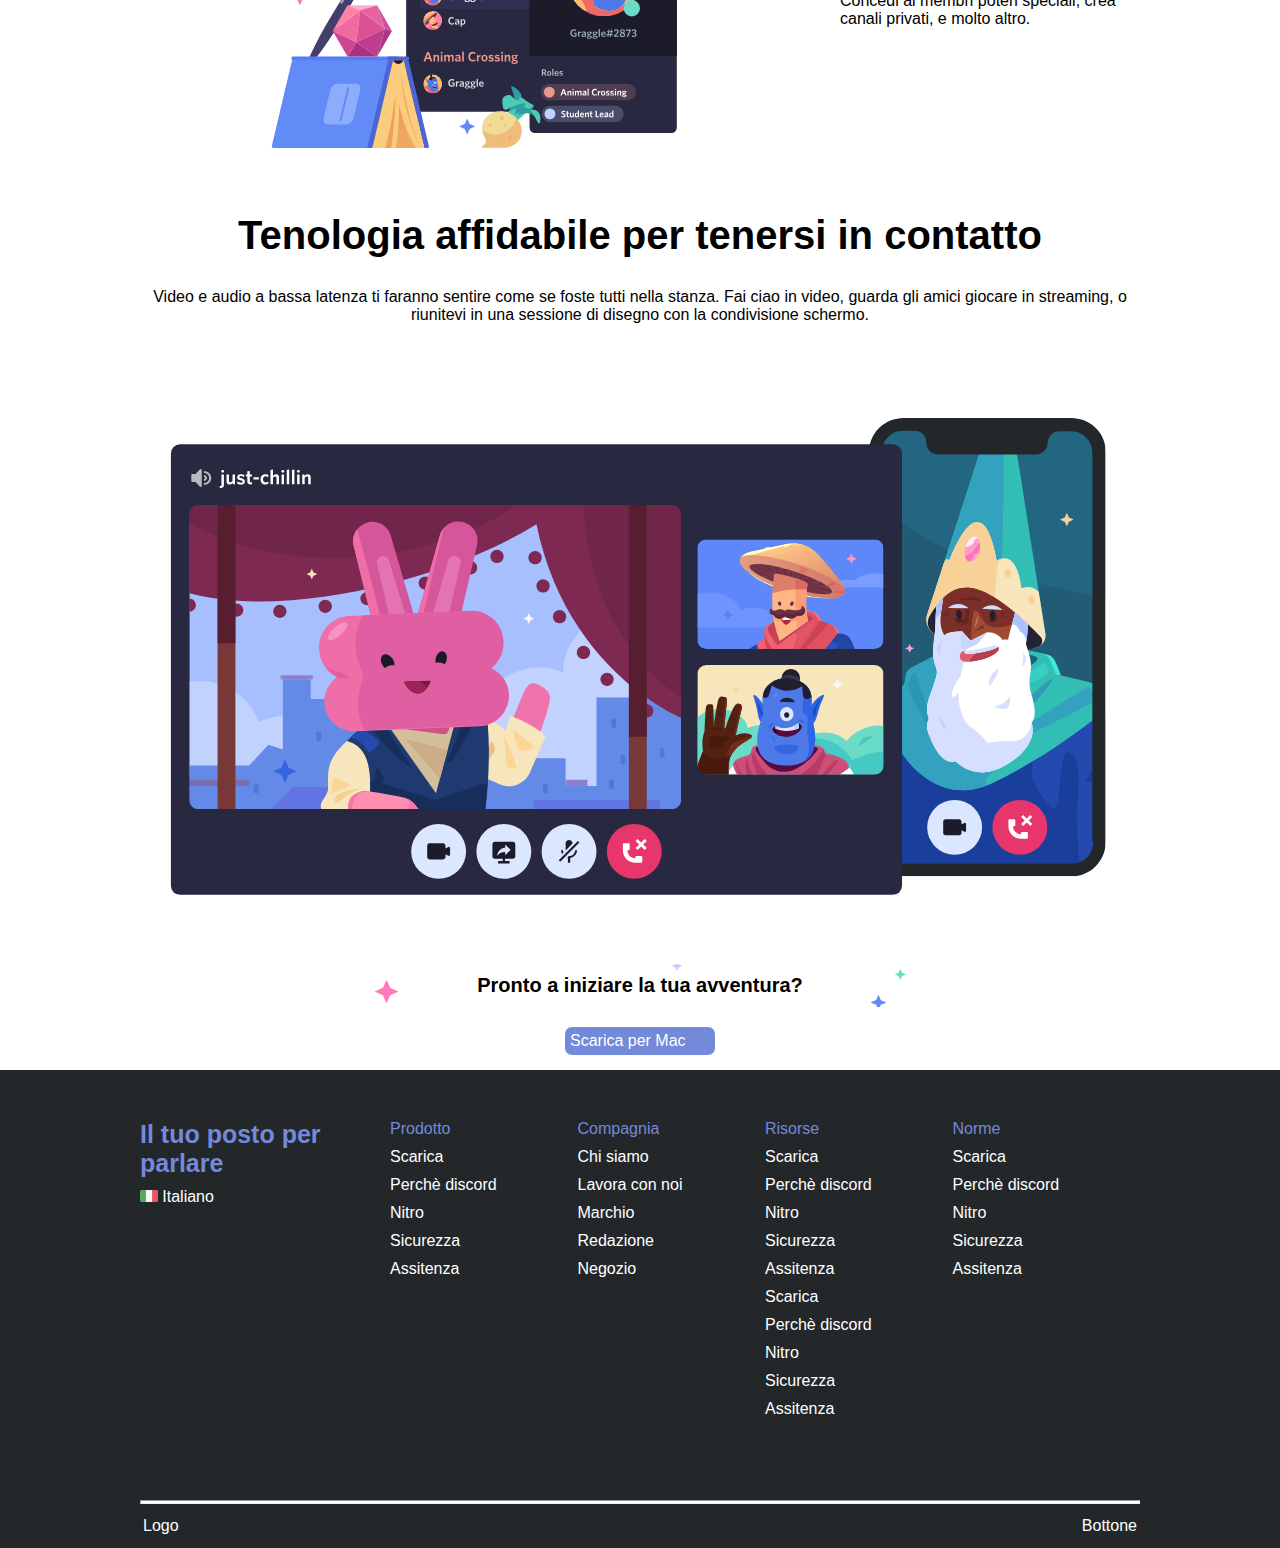
==== commit eacb31a7: "complete top-footer" ====
--- a/index.html
+++ b/index.html
@@ -167,10 +167,51 @@
                         </div>
                     </div>
                     <div class="right-top-footer flex-container">
-                        <div> section 1</div>
-                        <div> section 2</div>
-                        <div> section 3</div>
-                        <div> section 4</div>
+                        <div> 
+                            <ul>
+                                <li ><a class="color_blue" href="#">Prodotto</a></li>
+                                <li><a href="#">Scarica</a></li>
+                                <li><a href="#">Perchè discord</a></li>
+                                <li><a href="#">Nitro</a></li>
+                                <li><a href="#">Sicurezza</a></li>
+                                <li><a href="#">Assitenza</a></li>
+                            </ul>
+                        </div>
+                        <div>
+                            <ul>
+                                <li ><a class="color_blue" href="#">Compagnia</a></li>
+                                <li><a href="#">Chi siamo</a></li>
+                                <li><a href="#">Lavora con noi</a></li>
+                                <li><a href="#">Marchio</a></li>
+                                <li><a href="#">Redazione</a></li>
+                                <li><a href="#">Negozio</a></li>
+                            </ul>
+                        </div>
+                        <div>
+                            <ul>
+                                <li ><a class="color_blue" href="#">Risorse</a></li>
+                                <li><a href="#">Scarica</a></li>
+                                <li><a href="#">Perchè discord</a></li>
+                                <li><a href="#">Nitro</a></li>
+                                <li><a href="#">Sicurezza</a></li>
+                                <li><a href="#">Assitenza</a></li>
+                                <li><a href="#">Scarica</a></li>
+                                <li><a href="#">Perchè discord</a></li>
+                                <li><a href="#">Nitro</a></li>
+                                <li><a href="#">Sicurezza</a></li>
+                                <li><a href="#">Assitenza</a></li>
+                            </ul>
+                        </div>
+                        <div>
+                            <ul>
+                                <li ><a class="color_blue" href="#">Norme</a></li>
+                                <li><a href="#">Scarica</a></li>
+                                <li><a href="#">Perchè discord</a></li>
+                                <li><a href="#">Nitro</a></li>
+                                <li><a href="#">Sicurezza</a></li>
+                                <li><a href="#">Assitenza</a></li>
+                            </ul>
+                        </div>
                     </div>
                     <hr>
                 </div>
--- a/css/style.css
+++ b/css/style.css
@@ -35,8 +35,9 @@
     border-radius: 7px;
     padding: 5px;
 }
-
-
+.color_blue{
+    color: #7389DA;
+}
     /* - - - - - -  - - HEADER RULE - - - - - - - - - - */
 .top-header{
     background-color: #265EE8;
@@ -71,7 +72,7 @@
     text-align: center;
 }
 
-li {
+header li {
     display: inline-block;
 }
 
@@ -79,9 +80,6 @@
     font-size: 40px;
 } 
 /* - -  - - - - --  -- - - BOTTOM HEADER- - - - - - - - - - - - --  - */
-
-
-/*XXXXXXXX  CAMBIO PER NON AVERE ALTEZZA FISSA XXXXXXX*/
 /* provare a centrarlo senza flex */
 .bottom-header{
     background-image: url("../img/jumbo.png");
@@ -256,6 +254,22 @@
     height: 4px;
     width: 100%;
 }
+/* RIGHT SECTION TOP FOOTER */
+.top-footer h5{
+    color: #7389DA;
+}
+
+footer li{
+    list-style: none;
+    padding-bottom: 10px;
+
+}
+
+footer a{
+    text-decoration: none;
+    color: white;
+}
+
 
 /*  - -- - - - - - - - - - -BOTTOM FOOTER  - -- - - - - - - - - -*/
 .bottom-footer{
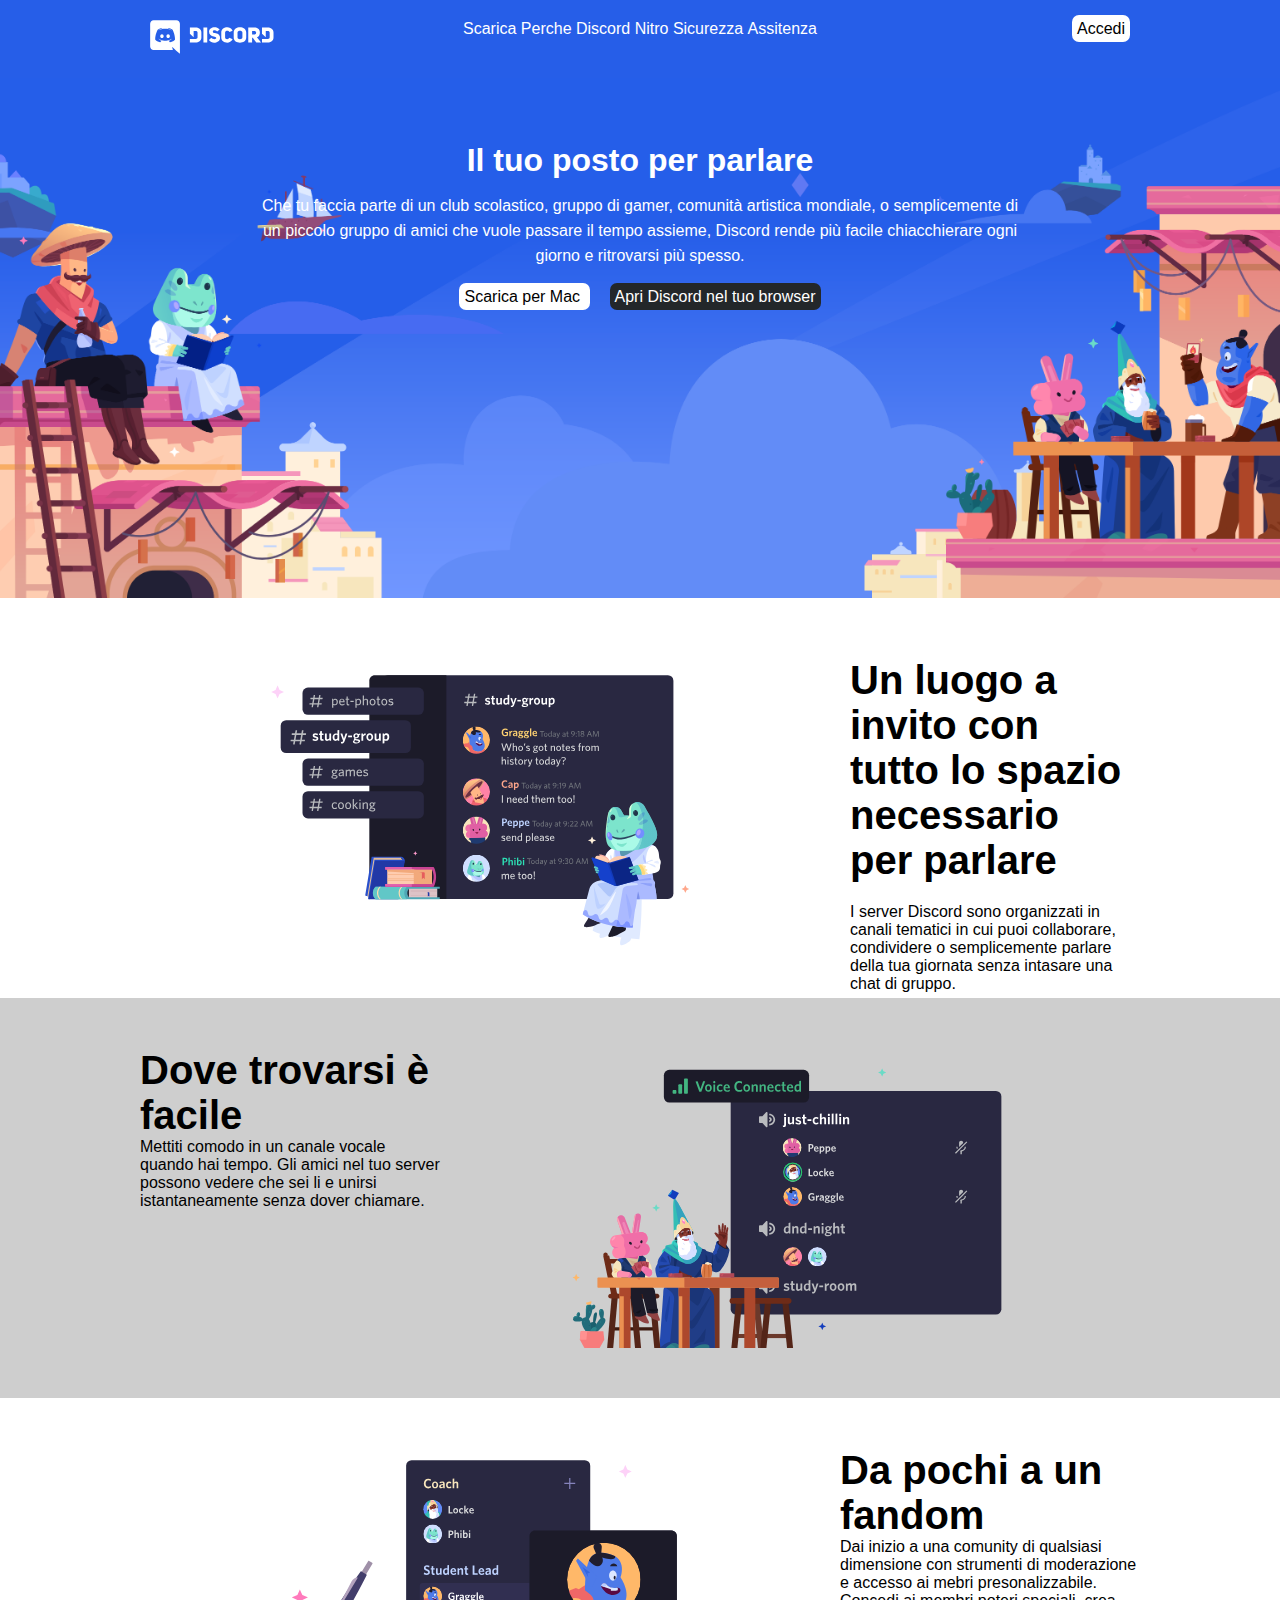
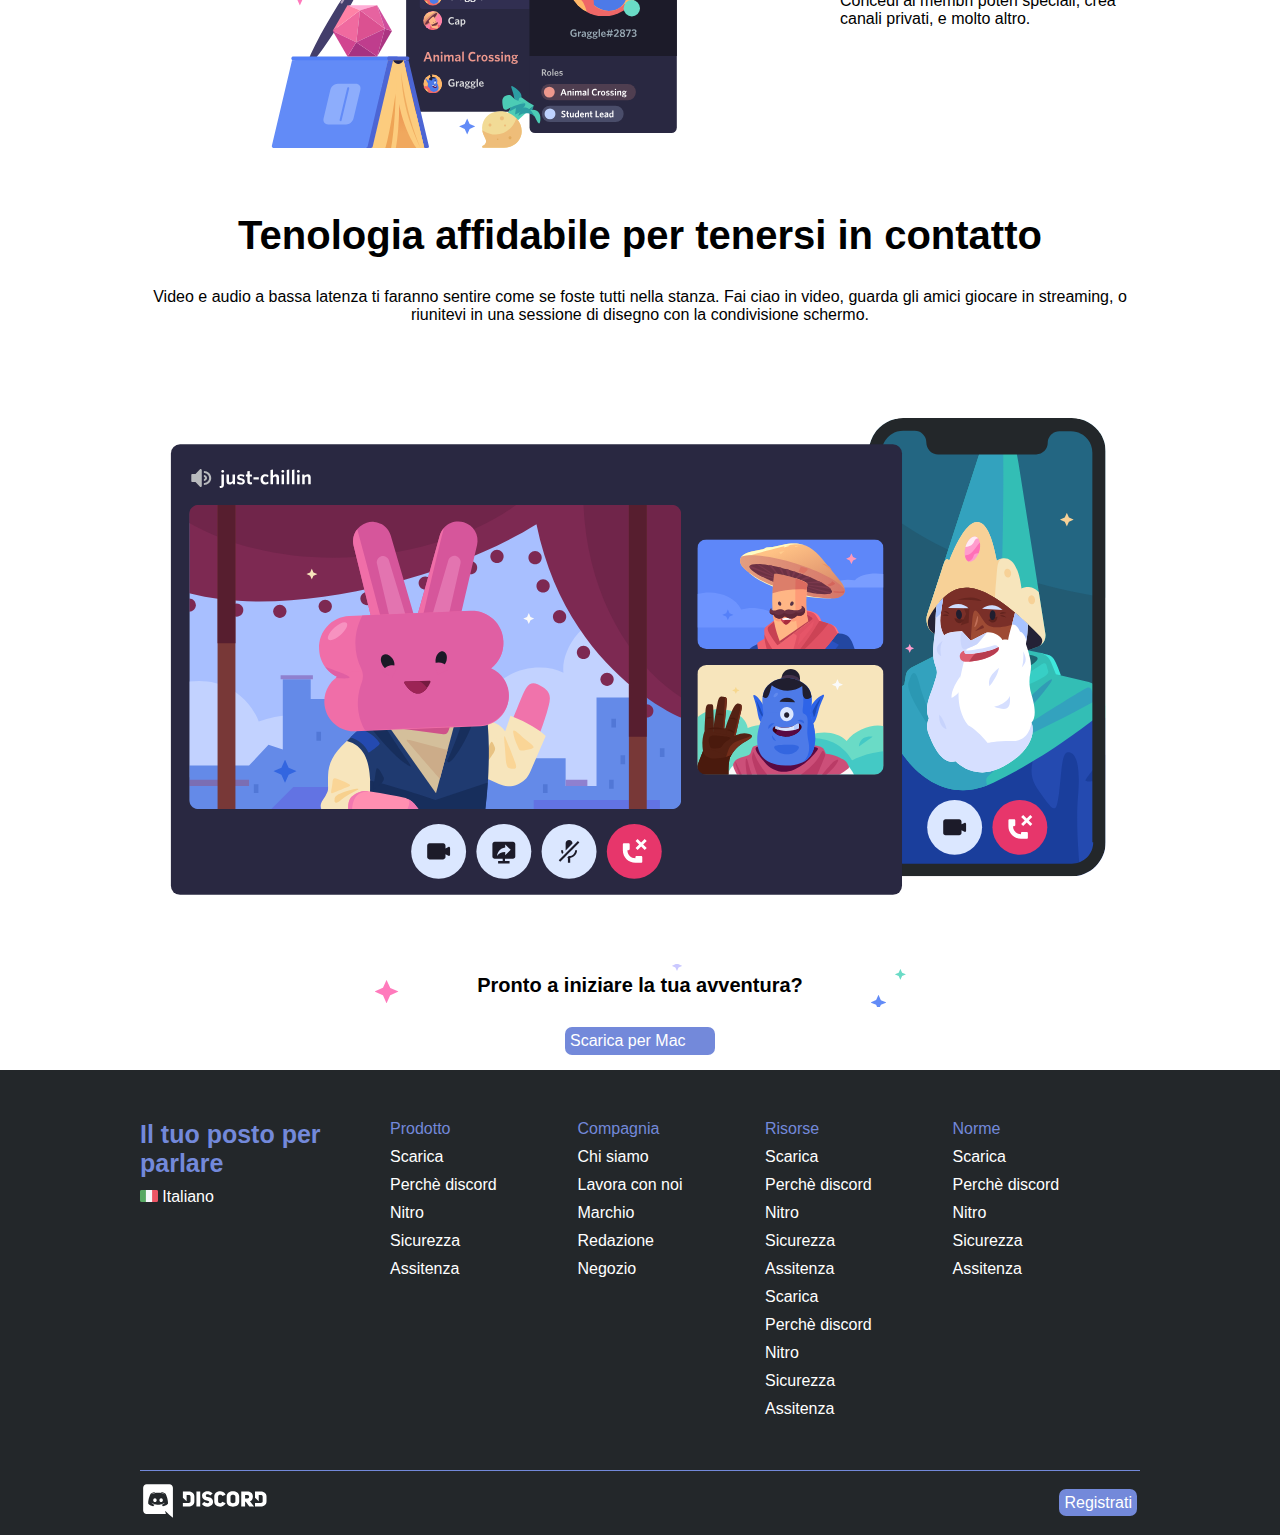
==== commit 2ed6e0b3: "complete" ====
--- a/index.html
+++ b/index.html
@@ -221,10 +221,16 @@
             <div class="bottom-footer flex-container">
                 <div class="bottom-footer-section container flex-container">
                    <div>
-                        <div class="logo">Logo</div>
+                        <div class="logo">
+                            <img src="./img/logo.svg" alt="">
+                        </div>
                    </div>
                    <div>
-                        <div class="bottone">Bottone</div>
+                        <div class="bottone">
+                            <a class="button-specific" href="#">
+                                Registrati
+                            </a>
+                        </div>
                    </div>
                 </div>
             </div>
--- a/css/style.css
+++ b/css/style.css
@@ -249,10 +249,11 @@
 }
 
 .top-footer hr {
-    background: white;
-    margin-top: 30px;
-    height: 4px;
-    width: 100%;
+    background: #7389DA;
+    height: 1px;
+    width: 100%;
+    border: 0;
+
 }
 /* RIGHT SECTION TOP FOOTER */
 .top-footer h5{
@@ -288,11 +289,10 @@
     padding: 3px;
 }
 
-
-
-
-
-
+.bottom-footer a{
+    background-color: #7389DA;
+    color: white;
+}
 
 
 /* ------------------DEBUG------------------------ */
@@ -323,7 +323,6 @@
 
 }
 
-
 .debug main .section-main-2, .debug main .section-main-4{
     background-color: lightgray;
 
